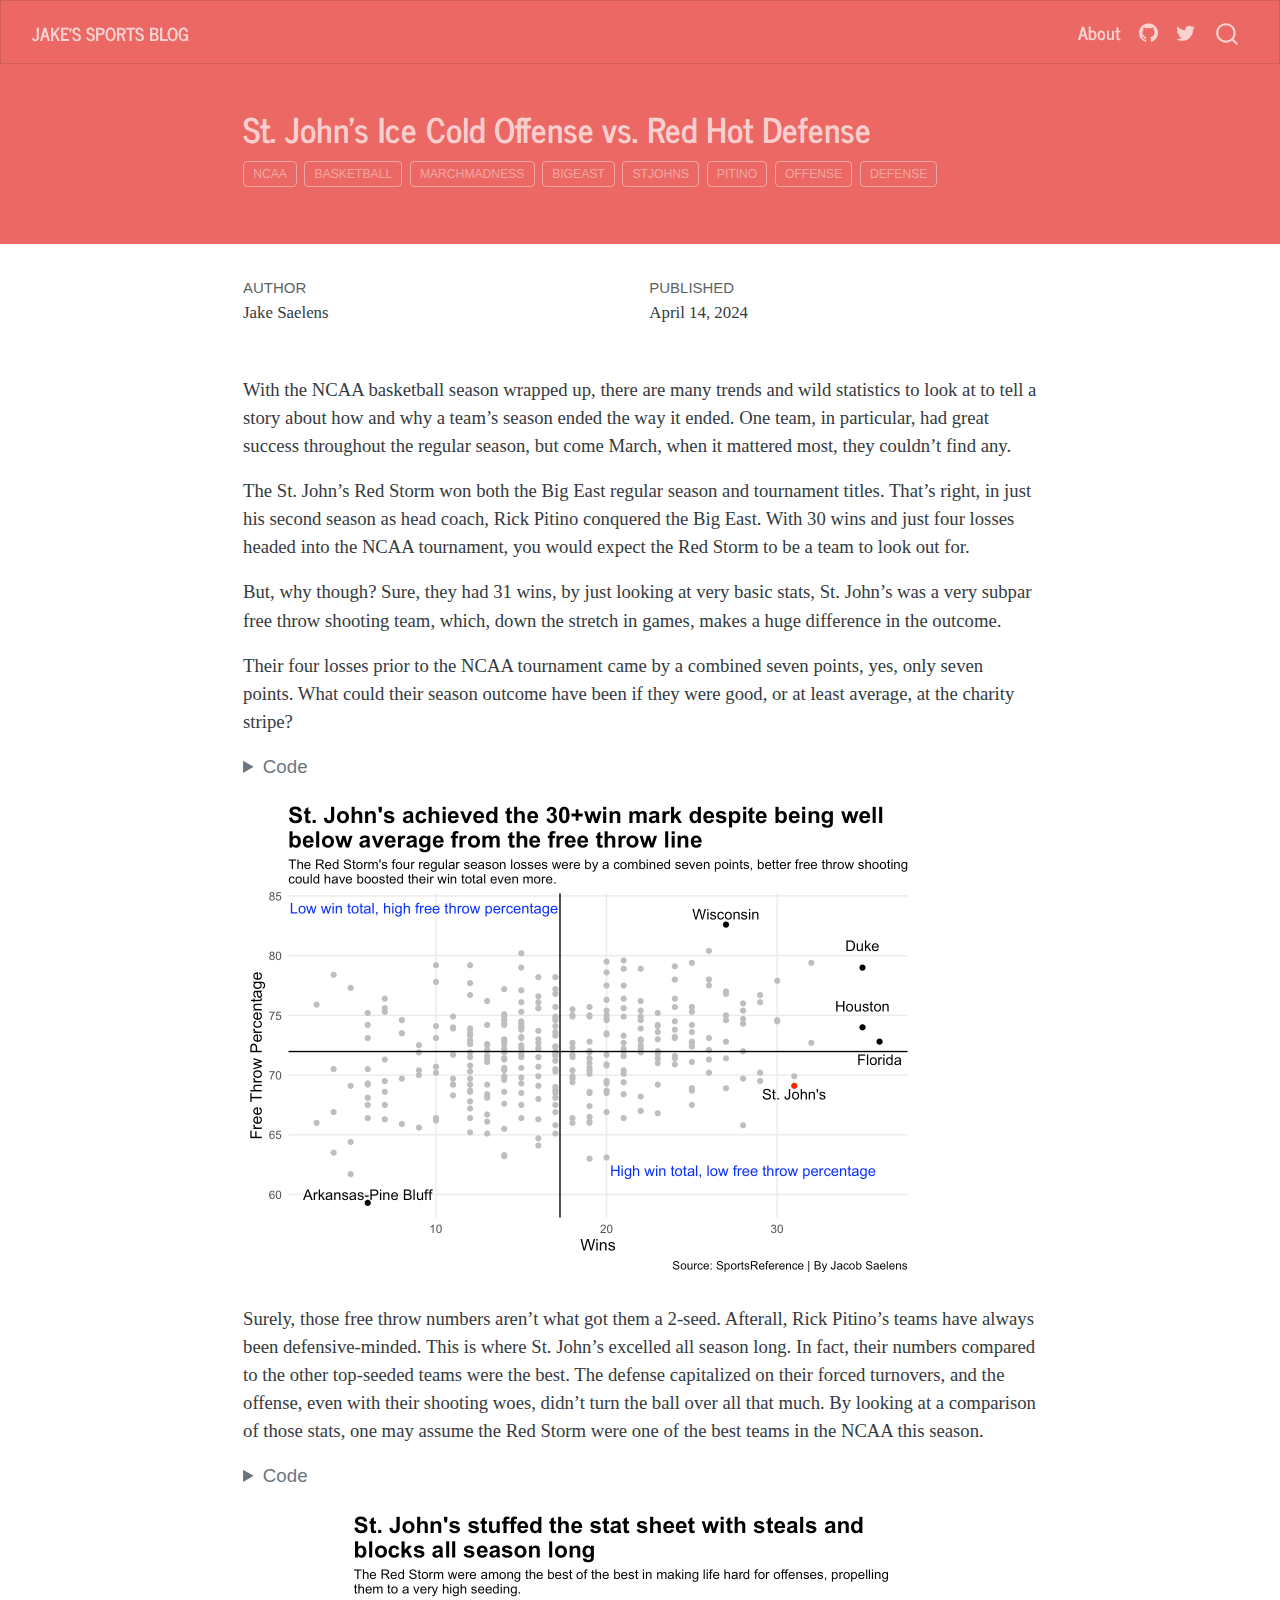
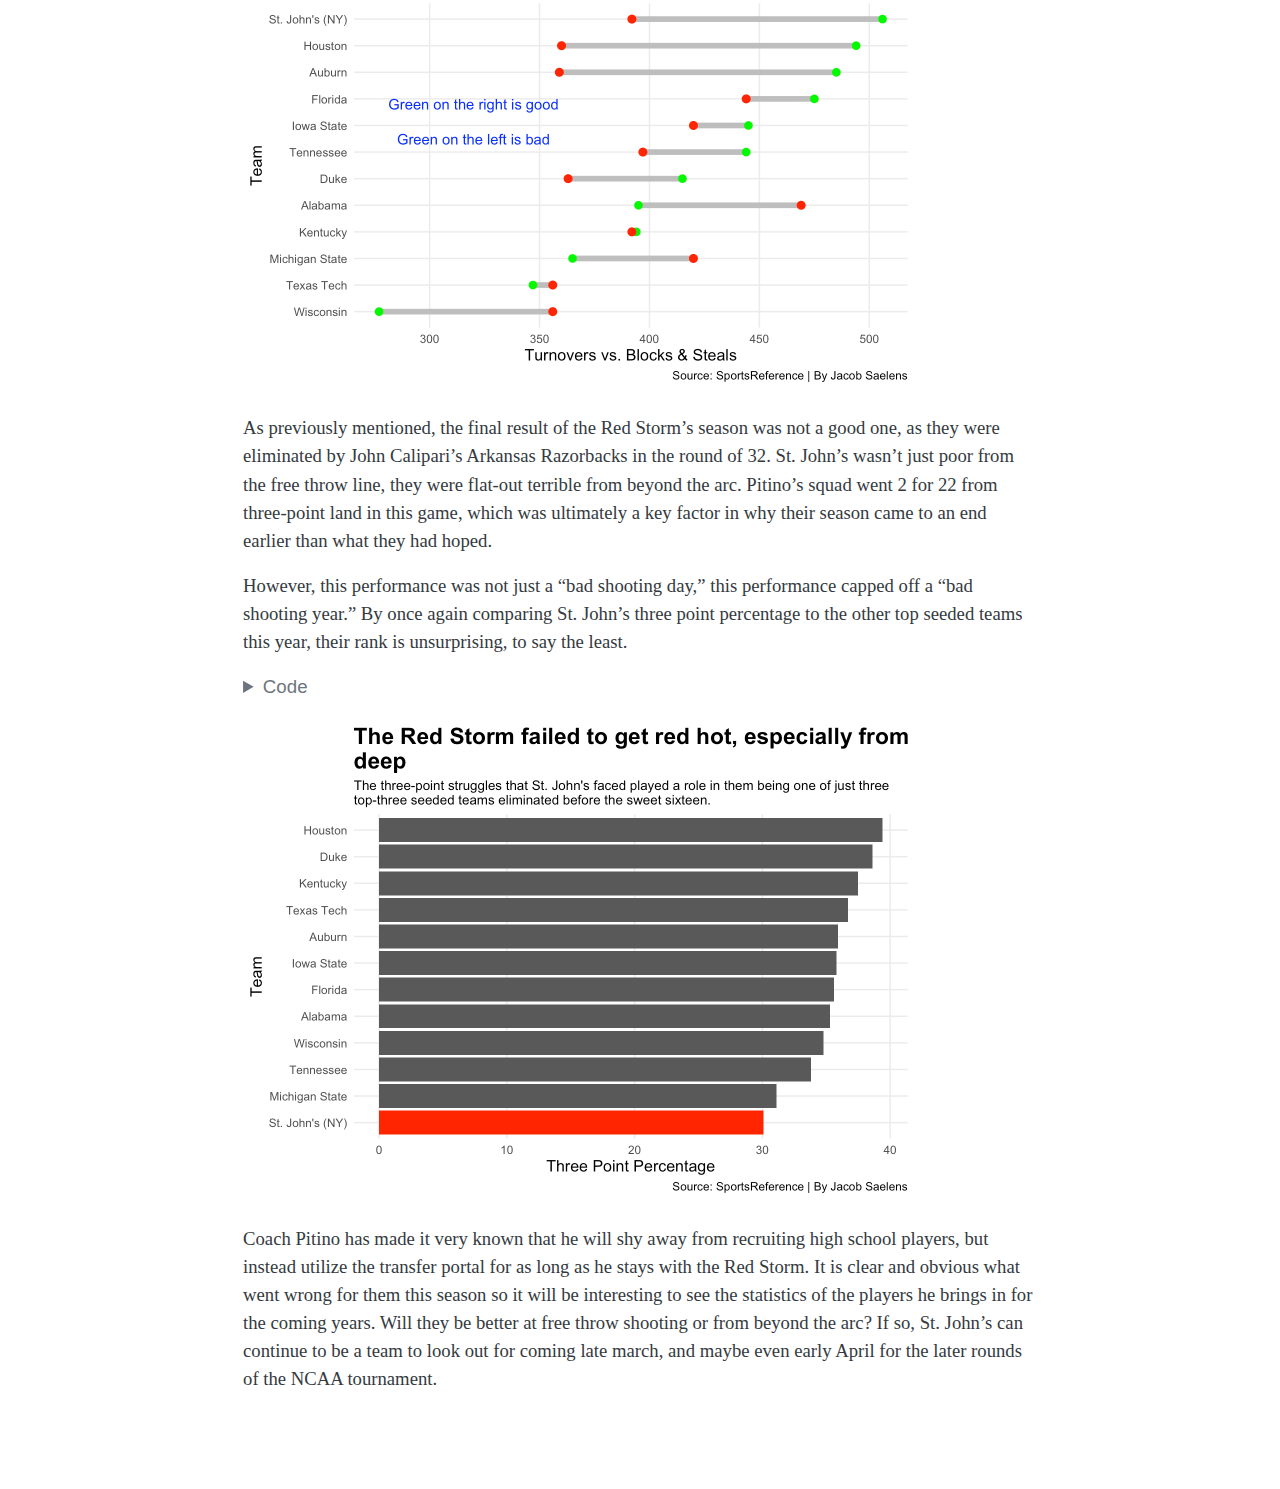
==== posts/st-johns-basketball-offense-defense/index.html @ fcdbdfa7 "another" ====
<!DOCTYPE html>
<html xmlns="http://www.w3.org/1999/xhtml" lang="en" xml:lang="en"><head>

<meta charset="utf-8">
<meta name="generator" content="quarto-1.5.57">

<meta name="viewport" content="width=device-width, initial-scale=1.0, user-scalable=yes">

<meta name="author" content="Jake Saelens">
<meta name="dcterms.date" content="2024-04-14">

<title>St.&nbsp;John’s Ice Cold Offense vs.&nbsp;Red Hot Defense – Jake's Sports Blog</title>
<style>
code{white-space: pre-wrap;}
span.smallcaps{font-variant: small-caps;}
div.columns{display: flex; gap: min(4vw, 1.5em);}
div.column{flex: auto; overflow-x: auto;}
div.hanging-indent{margin-left: 1.5em; text-indent: -1.5em;}
ul.task-list{list-style: none;}
ul.task-list li input[type="checkbox"] {
  width: 0.8em;
  margin: 0 0.8em 0.2em -1em; /* quarto-specific, see https://github.com/quarto-dev/quarto-cli/issues/4556 */ 
  vertical-align: middle;
}
/* CSS for syntax highlighting */
pre > code.sourceCode { white-space: pre; position: relative; }
pre > code.sourceCode > span { line-height: 1.25; }
pre > code.sourceCode > span:empty { height: 1.2em; }
.sourceCode { overflow: visible; }
code.sourceCode > span { color: inherit; text-decoration: inherit; }
div.sourceCode { margin: 1em 0; }
pre.sourceCode { margin: 0; }
@media screen {
div.sourceCode { overflow: auto; }
}
@media print {
pre > code.sourceCode { white-space: pre-wrap; }
pre > code.sourceCode > span { display: inline-block; text-indent: -5em; padding-left: 5em; }
}
pre.numberSource code
  { counter-reset: source-line 0; }
pre.numberSource code > span
  { position: relative; left: -4em; counter-increment: source-line; }
pre.numberSource code > span > a:first-child::before
  { content: counter(source-line);
    position: relative; left: -1em; text-align: right; vertical-align: baseline;
    border: none; display: inline-block;
    -webkit-touch-callout: none; -webkit-user-select: none;
    -khtml-user-select: none; -moz-user-select: none;
    -ms-user-select: none; user-select: none;
    padding: 0 4px; width: 4em;
  }
pre.numberSource { margin-left: 3em;  padding-left: 4px; }
div.sourceCode
  {   }
@media screen {
pre > code.sourceCode > span > a:first-child::before { text-decoration: underline; }
}
</style>


<script src="../../site_libs/quarto-nav/quarto-nav.js"></script>
<script src="../../site_libs/quarto-nav/headroom.min.js"></script>
<script src="../../site_libs/clipboard/clipboard.min.js"></script>
<script src="../../site_libs/quarto-search/autocomplete.umd.js"></script>
<script src="../../site_libs/quarto-search/fuse.min.js"></script>
<script src="../../site_libs/quarto-search/quarto-search.js"></script>
<meta name="quarto:offset" content="../../">
<script src="../../site_libs/quarto-html/quarto.js"></script>
<script src="../../site_libs/quarto-html/popper.min.js"></script>
<script src="../../site_libs/quarto-html/tippy.umd.min.js"></script>
<script src="../../site_libs/quarto-html/anchor.min.js"></script>
<link href="../../site_libs/quarto-html/tippy.css" rel="stylesheet">
<link href="../../site_libs/quarto-html/quarto-syntax-highlighting.css" rel="stylesheet" id="quarto-text-highlighting-styles">
<script src="../../site_libs/bootstrap/bootstrap.min.js"></script>
<link href="../../site_libs/bootstrap/bootstrap-icons.css" rel="stylesheet">
<link href="../../site_libs/bootstrap/bootstrap.min.css" rel="stylesheet" id="quarto-bootstrap" data-mode="light">
<script id="quarto-search-options" type="application/json">{
  "location": "navbar",
  "copy-button": false,
  "collapse-after": 3,
  "panel-placement": "end",
  "type": "overlay",
  "limit": 50,
  "keyboard-shortcut": [
    "f",
    "/",
    "s"
  ],
  "show-item-context": false,
  "language": {
    "search-no-results-text": "No results",
    "search-matching-documents-text": "matching documents",
    "search-copy-link-title": "Copy link to search",
    "search-hide-matches-text": "Hide additional matches",
    "search-more-match-text": "more match in this document",
    "search-more-matches-text": "more matches in this document",
    "search-clear-button-title": "Clear",
    "search-text-placeholder": "",
    "search-detached-cancel-button-title": "Cancel",
    "search-submit-button-title": "Submit",
    "search-label": "Search"
  }
}</script>


<link rel="stylesheet" href="../../styles.css">
</head>

<body class="nav-fixed fullcontent">

<div id="quarto-search-results"></div>
  <header id="quarto-header" class="headroom fixed-top quarto-banner">
    <nav class="navbar navbar-expand-lg " data-bs-theme="dark">
      <div class="navbar-container container-fluid">
      <div class="navbar-brand-container mx-auto">
    <a class="navbar-brand" href="../../index.html">
    <span class="navbar-title">Jake’s Sports Blog</span>
    </a>
  </div>
            <div id="quarto-search" class="" title="Search"></div>
          <button class="navbar-toggler" type="button" data-bs-toggle="collapse" data-bs-target="#navbarCollapse" aria-controls="navbarCollapse" role="menu" aria-expanded="false" aria-label="Toggle navigation" onclick="if (window.quartoToggleHeadroom) { window.quartoToggleHeadroom(); }">
  <span class="navbar-toggler-icon"></span>
</button>
          <div class="collapse navbar-collapse" id="navbarCollapse">
            <ul class="navbar-nav navbar-nav-scroll ms-auto">
  <li class="nav-item">
    <a class="nav-link" href="../../about.html"> 
<span class="menu-text">About</span></a>
  </li>  
  <li class="nav-item compact">
    <a class="nav-link" href="https://github.com/"> <i class="bi bi-github" role="img">
</i> 
<span class="menu-text"></span></a>
  </li>  
  <li class="nav-item compact">
    <a class="nav-link" href="https://twitter.com"> <i class="bi bi-twitter" role="img">
</i> 
<span class="menu-text"></span></a>
  </li>  
</ul>
          </div> <!-- /navcollapse -->
            <div class="quarto-navbar-tools">
</div>
      </div> <!-- /container-fluid -->
    </nav>
</header>
<!-- content -->
<header id="title-block-header" class="quarto-title-block default page-columns page-full">
  <div class="quarto-title-banner page-columns page-full">
    <div class="quarto-title column-body">
      <h1 class="title">St.&nbsp;John’s Ice Cold Offense vs.&nbsp;Red Hot Defense</h1>
                                <div class="quarto-categories">
                <div class="quarto-category">ncaa</div>
                <div class="quarto-category">basketball</div>
                <div class="quarto-category">marchmadness</div>
                <div class="quarto-category">bigeast</div>
                <div class="quarto-category">stjohns</div>
                <div class="quarto-category">pitino</div>
                <div class="quarto-category">offense</div>
                <div class="quarto-category">defense</div>
              </div>
                  </div>
  </div>
    
  
  <div class="quarto-title-meta">

      <div>
      <div class="quarto-title-meta-heading">Author</div>
      <div class="quarto-title-meta-contents">
               <p>Jake Saelens </p>
            </div>
    </div>
      
      <div>
      <div class="quarto-title-meta-heading">Published</div>
      <div class="quarto-title-meta-contents">
        <p class="date">April 14, 2024</p>
      </div>
    </div>
    
      
    </div>
    
  
  </header><div id="quarto-content" class="quarto-container page-columns page-rows-contents page-layout-article page-navbar">
<!-- sidebar -->
<!-- margin-sidebar -->
    
<!-- main -->
<main class="content quarto-banner-title-block" id="quarto-document-content">





<p>With the NCAA basketball season wrapped up, there are many trends and wild statistics to look at to tell a story about how and why a team’s season ended the way it ended. One team, in particular, had great success throughout the regular season, but come March, when it mattered most, they couldn’t find any.</p>
<p>The St.&nbsp;John’s Red Storm won both the Big East regular season and tournament titles. That’s right, in just his second season as head coach, Rick Pitino conquered the Big East. With 30 wins and just four losses headed into the NCAA tournament, you would expect the Red Storm to be a team to look out for.</p>
<p>But, why though? Sure, they had 31 wins, by just looking at very basic stats, St.&nbsp;John’s was a very subpar free throw shooting team, which, down the stretch in games, makes a huge difference in the outcome.</p>
<p>Their four losses prior to the NCAA tournament came by a combined seven points, yes, only seven points. What could their season outcome have been if they were good, or at least average, at the charity stripe?</p>
<div class="cell">
<details class="code-fold">
<summary>Code</summary>
<div class="sourceCode cell-code" id="cb1"><pre class="sourceCode r code-with-copy"><code class="sourceCode r"><span id="cb1-1"><a href="#cb1-1" aria-hidden="true" tabindex="-1"></a><span class="fu">library</span>(tidyverse)</span>
<span id="cb1-2"><a href="#cb1-2" aria-hidden="true" tabindex="-1"></a><span class="fu">library</span>(ggalt)</span>
<span id="cb1-3"><a href="#cb1-3" aria-hidden="true" tabindex="-1"></a><span class="fu">library</span>(ggtext)</span>
<span id="cb1-4"><a href="#cb1-4" aria-hidden="true" tabindex="-1"></a></span>
<span id="cb1-5"><a href="#cb1-5" aria-hidden="true" tabindex="-1"></a>ncaamen <span class="ot">&lt;-</span> <span class="fu">read_csv</span>(<span class="st">"ncaateamdata.csv"</span>)</span>
<span id="cb1-6"><a href="#cb1-6" aria-hidden="true" tabindex="-1"></a></span>
<span id="cb1-7"><a href="#cb1-7" aria-hidden="true" tabindex="-1"></a>stj <span class="ot">&lt;-</span> ncaamen <span class="sc">|&gt;</span> <span class="fu">filter</span>(School <span class="sc">==</span> <span class="st">"St. John's (NY)"</span>)</span>
<span id="cb1-8"><a href="#cb1-8" aria-hidden="true" tabindex="-1"></a>fla <span class="ot">&lt;-</span> ncaamen <span class="sc">|&gt;</span> <span class="fu">filter</span>(School <span class="sc">==</span> <span class="st">"Florida"</span>)</span>
<span id="cb1-9"><a href="#cb1-9" aria-hidden="true" tabindex="-1"></a>wis <span class="ot">&lt;-</span> ncaamen <span class="sc">|&gt;</span> <span class="fu">filter</span>(School <span class="sc">==</span> <span class="st">"Wisconsin"</span>)</span>
<span id="cb1-10"><a href="#cb1-10" aria-hidden="true" tabindex="-1"></a>apb <span class="ot">&lt;-</span> ncaamen <span class="sc">|&gt;</span> <span class="fu">filter</span>(School <span class="sc">==</span> <span class="st">"Arkansas-Pine Bluff"</span>)</span>
<span id="cb1-11"><a href="#cb1-11" aria-hidden="true" tabindex="-1"></a>uh <span class="ot">&lt;-</span> ncaamen <span class="sc">|&gt;</span> <span class="fu">filter</span>(School <span class="sc">==</span> <span class="st">"Houston"</span>) </span>
<span id="cb1-12"><a href="#cb1-12" aria-hidden="true" tabindex="-1"></a>duke <span class="ot">&lt;-</span> ncaamen <span class="sc">|&gt;</span> <span class="fu">filter</span>(School <span class="sc">==</span> <span class="st">"Duke"</span>)</span>
<span id="cb1-13"><a href="#cb1-13" aria-hidden="true" tabindex="-1"></a></span>
<span id="cb1-14"><a href="#cb1-14" aria-hidden="true" tabindex="-1"></a></span>
<span id="cb1-15"><a href="#cb1-15" aria-hidden="true" tabindex="-1"></a><span class="fu">ggplot</span>() <span class="sc">+</span> </span>
<span id="cb1-16"><a href="#cb1-16" aria-hidden="true" tabindex="-1"></a>  <span class="fu">geom_point</span>(<span class="at">data=</span>ncaamen, <span class="fu">aes</span>(<span class="at">x=</span>W, <span class="at">y=</span>FTPer <span class="sc">*</span> <span class="dv">100</span>), <span class="at">color =</span> <span class="st">"grey"</span>) <span class="sc">+</span></span>
<span id="cb1-17"><a href="#cb1-17" aria-hidden="true" tabindex="-1"></a>  <span class="fu">geom_point</span>(<span class="at">data=</span>stj, <span class="fu">aes</span>(<span class="at">x=</span>W, <span class="at">y=</span>FTPer <span class="sc">*</span> <span class="dv">100</span>), <span class="at">color =</span> <span class="st">"red"</span>) <span class="sc">+</span></span>
<span id="cb1-18"><a href="#cb1-18" aria-hidden="true" tabindex="-1"></a>  <span class="fu">geom_point</span>(<span class="at">data=</span>fla, <span class="fu">aes</span>(<span class="at">x=</span>W, <span class="at">y=</span>FTPer <span class="sc">*</span> <span class="dv">100</span>), <span class="at">color =</span> <span class="st">"black"</span>) <span class="sc">+</span></span>
<span id="cb1-19"><a href="#cb1-19" aria-hidden="true" tabindex="-1"></a>  <span class="fu">geom_point</span>(<span class="at">data=</span>wis, <span class="fu">aes</span>(<span class="at">x=</span>W, <span class="at">y=</span>FTPer <span class="sc">*</span> <span class="dv">100</span>), <span class="at">color =</span> <span class="st">"black"</span>) <span class="sc">+</span></span>
<span id="cb1-20"><a href="#cb1-20" aria-hidden="true" tabindex="-1"></a>  <span class="fu">geom_point</span>(<span class="at">data=</span>apb, <span class="fu">aes</span>(<span class="at">x=</span>W, <span class="at">y=</span>FTPer <span class="sc">*</span> <span class="dv">100</span>), <span class="at">color =</span> <span class="st">"black"</span>) <span class="sc">+</span></span>
<span id="cb1-21"><a href="#cb1-21" aria-hidden="true" tabindex="-1"></a>  <span class="fu">geom_point</span>(<span class="at">data=</span>uh, <span class="fu">aes</span>(<span class="at">x=</span>W, <span class="at">y=</span>FTPer <span class="sc">*</span> <span class="dv">100</span>), <span class="at">color =</span> <span class="st">"black"</span>) <span class="sc">+</span></span>
<span id="cb1-22"><a href="#cb1-22" aria-hidden="true" tabindex="-1"></a>  <span class="fu">geom_point</span>(<span class="at">data=</span>duke, <span class="fu">aes</span>(<span class="at">x=</span>W, <span class="at">y=</span>FTPer <span class="sc">*</span> <span class="dv">100</span>), <span class="at">color =</span> <span class="st">"black"</span>) <span class="sc">+</span></span>
<span id="cb1-23"><a href="#cb1-23" aria-hidden="true" tabindex="-1"></a>  <span class="fu">geom_vline</span>(<span class="at">xintercept =</span> <span class="fl">17.26923</span>) <span class="sc">+</span></span>
<span id="cb1-24"><a href="#cb1-24" aria-hidden="true" tabindex="-1"></a>  <span class="fu">geom_hline</span>(<span class="at">yintercept =</span> <span class="fl">0.7197198</span> <span class="sc">*</span> <span class="dv">100</span>) <span class="sc">+</span></span>
<span id="cb1-25"><a href="#cb1-25" aria-hidden="true" tabindex="-1"></a>  <span class="fu">geom_text</span>(<span class="fu">aes</span>(<span class="at">x=</span><span class="dv">27</span>, <span class="at">y=</span><span class="fl">83.50</span>, <span class="at">label=</span><span class="st">"Wisconsin"</span>), <span class="at">color=</span><span class="st">"black"</span>) <span class="sc">+</span></span>
<span id="cb1-26"><a href="#cb1-26" aria-hidden="true" tabindex="-1"></a>  <span class="fu">geom_text</span>(<span class="fu">aes</span>(<span class="at">x=</span><span class="dv">36</span>, <span class="at">y=</span><span class="fl">71.3</span>, <span class="at">label=</span><span class="st">"Florida"</span>), <span class="at">color=</span><span class="st">"black"</span>) <span class="sc">+</span></span>
<span id="cb1-27"><a href="#cb1-27" aria-hidden="true" tabindex="-1"></a>  <span class="fu">geom_text</span>(<span class="fu">aes</span>(<span class="at">x=</span><span class="dv">35</span>, <span class="at">y=</span><span class="fl">80.85</span>, <span class="at">label=</span><span class="st">"Duke"</span>), <span class="at">color=</span><span class="st">"black"</span>) <span class="sc">+</span></span>
<span id="cb1-28"><a href="#cb1-28" aria-hidden="true" tabindex="-1"></a>  <span class="fu">geom_text</span>(<span class="fu">aes</span>(<span class="at">x=</span><span class="dv">35</span>, <span class="at">y=</span><span class="fl">75.77</span>, <span class="at">label=</span><span class="st">"Houston"</span>), <span class="at">color=</span><span class="st">"black"</span>) <span class="sc">+</span></span>
<span id="cb1-29"><a href="#cb1-29" aria-hidden="true" tabindex="-1"></a>  <span class="fu">geom_text</span>(<span class="fu">aes</span>(<span class="at">x=</span><span class="dv">31</span>, <span class="at">y=</span><span class="fl">68.40</span>, <span class="at">label=</span><span class="st">"St. John's"</span>), <span class="at">color=</span><span class="st">"black"</span>) <span class="sc">+</span></span>
<span id="cb1-30"><a href="#cb1-30" aria-hidden="true" tabindex="-1"></a>  <span class="fu">geom_text</span>(<span class="fu">aes</span>(<span class="at">x=</span><span class="dv">6</span>, <span class="at">y=</span><span class="dv">60</span>, <span class="at">label=</span><span class="st">"Arkansas-Pine Bluff"</span>), <span class="at">color=</span><span class="st">"black"</span>) <span class="sc">+</span></span>
<span id="cb1-31"><a href="#cb1-31" aria-hidden="true" tabindex="-1"></a>  <span class="fu">geom_text</span>(<span class="fu">aes</span>(<span class="at">x=</span><span class="dv">28</span>, <span class="at">y=</span><span class="dv">62</span>, <span class="at">label=</span><span class="st">"High win total, low free throw percentage"</span>), <span class="at">color=</span><span class="st">"blue"</span>) <span class="sc">+</span></span>
<span id="cb1-32"><a href="#cb1-32" aria-hidden="true" tabindex="-1"></a>  <span class="fu">geom_text</span>(<span class="fu">aes</span>(<span class="at">x=</span><span class="fl">9.3</span>, <span class="at">y=</span><span class="dv">84</span>, <span class="at">label=</span><span class="st">"Low win total, high free throw percentage"</span>), <span class="at">color=</span><span class="st">"blue"</span>) <span class="sc">+</span></span>
<span id="cb1-33"><a href="#cb1-33" aria-hidden="true" tabindex="-1"></a>  <span class="fu">labs</span>(</span>
<span id="cb1-34"><a href="#cb1-34" aria-hidden="true" tabindex="-1"></a>    <span class="at">x=</span><span class="st">"Wins"</span>, </span>
<span id="cb1-35"><a href="#cb1-35" aria-hidden="true" tabindex="-1"></a>    <span class="at">y=</span><span class="st">"Free Throw Percentage"</span>, </span>
<span id="cb1-36"><a href="#cb1-36" aria-hidden="true" tabindex="-1"></a>    <span class="at">title=</span><span class="st">"St. John's achieved the 30+win mark despite being well </span><span class="sc">\n</span><span class="st">below average from the free throw line"</span>, </span>
<span id="cb1-37"><a href="#cb1-37" aria-hidden="true" tabindex="-1"></a>    <span class="at">subtitle=</span><span class="st">"The Red Storm's four regular season losses were by a combined seven points, better free throw shooting </span><span class="sc">\n</span><span class="st">could have boosted their win total even more."</span>, </span>
<span id="cb1-38"><a href="#cb1-38" aria-hidden="true" tabindex="-1"></a>    <span class="at">caption=</span><span class="st">"Source: SportsReference | By Jacob Saelens"</span></span>
<span id="cb1-39"><a href="#cb1-39" aria-hidden="true" tabindex="-1"></a>    ) <span class="sc">+</span> </span>
<span id="cb1-40"><a href="#cb1-40" aria-hidden="true" tabindex="-1"></a>  <span class="fu">theme_minimal</span>() <span class="sc">+</span></span>
<span id="cb1-41"><a href="#cb1-41" aria-hidden="true" tabindex="-1"></a>  <span class="fu">theme</span>(</span>
<span id="cb1-42"><a href="#cb1-42" aria-hidden="true" tabindex="-1"></a>    <span class="at">plot.title =</span> <span class="fu">element_text</span>(<span class="at">size =</span> <span class="dv">17</span>, <span class="at">face =</span> <span class="st">"bold"</span>),</span>
<span id="cb1-43"><a href="#cb1-43" aria-hidden="true" tabindex="-1"></a>    <span class="at">axis.title =</span> <span class="fu">element_text</span>(<span class="at">size =</span> <span class="dv">12</span>),</span>
<span id="cb1-44"><a href="#cb1-44" aria-hidden="true" tabindex="-1"></a>    <span class="at">plot.subtitle =</span> <span class="fu">element_text</span>(<span class="at">size =</span> <span class="dv">10</span>),</span>
<span id="cb1-45"><a href="#cb1-45" aria-hidden="true" tabindex="-1"></a>    <span class="at">panel.grid.minor =</span> <span class="fu">element_blank</span>()</span>
<span id="cb1-46"><a href="#cb1-46" aria-hidden="true" tabindex="-1"></a>  )</span></code><button title="Copy to Clipboard" class="code-copy-button"><i class="bi"></i></button></pre></div>
</details>
<div class="cell-output-display">
<div>
<figure class="figure">
<p><img src="index_files/figure-html/unnamed-chunk-1-1.png" class="img-fluid figure-img" width="672"></p>
</figure>
</div>
</div>
</div>
<p>Surely, those free throw numbers aren’t what got them a 2-seed. Afterall, Rick Pitino’s teams have always been defensive-minded. This is where St.&nbsp;John’s excelled all season long. In fact, their numbers compared to the other top-seeded teams were the best. The defense capitalized on their forced turnovers, and the offense, even with their shooting woes, didn’t turn the ball over all that much. By looking at a comparison of those stats, one may assume the Red Storm were one of the best teams in the NCAA this season.</p>
<div class="cell">
<details class="code-fold">
<summary>Code</summary>
<div class="sourceCode cell-code" id="cb2"><pre class="sourceCode r code-with-copy"><code class="sourceCode r"><span id="cb2-1"><a href="#cb2-1" aria-hidden="true" tabindex="-1"></a><span class="fu">library</span>(tidyverse)</span>
<span id="cb2-2"><a href="#cb2-2" aria-hidden="true" tabindex="-1"></a><span class="fu">library</span>(ggalt)</span>
<span id="cb2-3"><a href="#cb2-3" aria-hidden="true" tabindex="-1"></a><span class="fu">library</span>(ggtext)</span>
<span id="cb2-4"><a href="#cb2-4" aria-hidden="true" tabindex="-1"></a></span>
<span id="cb2-5"><a href="#cb2-5" aria-hidden="true" tabindex="-1"></a></span>
<span id="cb2-6"><a href="#cb2-6" aria-hidden="true" tabindex="-1"></a>ncaamen <span class="ot">&lt;-</span> <span class="fu">read_csv</span>(<span class="st">"ncaateamdata.csv"</span>)</span>
<span id="cb2-7"><a href="#cb2-7" aria-hidden="true" tabindex="-1"></a></span>
<span id="cb2-8"><a href="#cb2-8" aria-hidden="true" tabindex="-1"></a>ncaamennew <span class="ot">&lt;-</span>ncaamen <span class="sc">|&gt;</span></span>
<span id="cb2-9"><a href="#cb2-9" aria-hidden="true" tabindex="-1"></a>  <span class="fu">mutate</span>(<span class="at">GoodTO =</span> STL <span class="sc">+</span> BLK)</span>
<span id="cb2-10"><a href="#cb2-10" aria-hidden="true" tabindex="-1"></a></span>
<span id="cb2-11"><a href="#cb2-11" aria-hidden="true" tabindex="-1"></a>topthree <span class="ot">&lt;-</span> <span class="fu">c</span>(<span class="st">"Florida"</span>, <span class="st">"Duke"</span>, <span class="st">"Houston"</span>, <span class="st">"Auburn"</span>, <span class="st">"Michigan State"</span>, <span class="st">"St. John's (NY)"</span>, <span class="st">"Alabama"</span>, <span class="st">"Tennessee"</span>, <span class="st">"Texas Tech"</span>, <span class="st">"Iowa State"</span>, <span class="st">"Wisconsin"</span>, <span class="st">"Kentucky"</span>)</span>
<span id="cb2-12"><a href="#cb2-12" aria-hidden="true" tabindex="-1"></a></span>
<span id="cb2-13"><a href="#cb2-13" aria-hidden="true" tabindex="-1"></a>onetwothree <span class="ot">&lt;-</span> ncaamennew <span class="sc">|&gt;</span> </span>
<span id="cb2-14"><a href="#cb2-14" aria-hidden="true" tabindex="-1"></a>  <span class="fu">filter</span>(School <span class="sc">%in%</span> topthree)</span>
<span id="cb2-15"><a href="#cb2-15" aria-hidden="true" tabindex="-1"></a></span>
<span id="cb2-16"><a href="#cb2-16" aria-hidden="true" tabindex="-1"></a><span class="fu">ggplot</span>() <span class="sc">+</span> </span>
<span id="cb2-17"><a href="#cb2-17" aria-hidden="true" tabindex="-1"></a>  <span class="fu">geom_dumbbell</span>(</span>
<span id="cb2-18"><a href="#cb2-18" aria-hidden="true" tabindex="-1"></a>    <span class="at">data=</span>onetwothree, </span>
<span id="cb2-19"><a href="#cb2-19" aria-hidden="true" tabindex="-1"></a>    <span class="fu">aes</span>(<span class="at">y=</span><span class="fu">reorder</span>(School, GoodTO), <span class="at">x=</span>GoodTO, <span class="at">xend=</span>TOV),</span>
<span id="cb2-20"><a href="#cb2-20" aria-hidden="true" tabindex="-1"></a>    <span class="at">size =</span> <span class="dv">2</span>,</span>
<span id="cb2-21"><a href="#cb2-21" aria-hidden="true" tabindex="-1"></a>    <span class="at">colour =</span> <span class="st">"grey"</span>,</span>
<span id="cb2-22"><a href="#cb2-22" aria-hidden="true" tabindex="-1"></a>    <span class="at">colour_x =</span> <span class="st">"green"</span>,</span>
<span id="cb2-23"><a href="#cb2-23" aria-hidden="true" tabindex="-1"></a>    <span class="at">colour_xend =</span> <span class="st">"red"</span>) <span class="sc">+</span></span>
<span id="cb2-24"><a href="#cb2-24" aria-hidden="true" tabindex="-1"></a>  <span class="fu">geom_text</span>(<span class="fu">aes</span>(<span class="at">x=</span><span class="dv">320</span>, <span class="at">y=</span><span class="fl">7.5</span>, <span class="at">label=</span><span class="st">"Green on the left is bad"</span>), <span class="at">color=</span><span class="st">"blue"</span>) <span class="sc">+</span></span>
<span id="cb2-25"><a href="#cb2-25" aria-hidden="true" tabindex="-1"></a>  <span class="fu">geom_text</span>(<span class="fu">aes</span>(<span class="at">x=</span><span class="dv">320</span>, <span class="at">y=</span><span class="fl">8.8</span>, <span class="at">label=</span><span class="st">"Green on the right is good"</span>), <span class="at">color=</span><span class="st">"blue"</span>) <span class="sc">+</span></span>
<span id="cb2-26"><a href="#cb2-26" aria-hidden="true" tabindex="-1"></a>  <span class="fu">labs</span>(</span>
<span id="cb2-27"><a href="#cb2-27" aria-hidden="true" tabindex="-1"></a>    <span class="at">x=</span><span class="st">"Turnovers vs. Blocks &amp; Steals"</span>, </span>
<span id="cb2-28"><a href="#cb2-28" aria-hidden="true" tabindex="-1"></a>    <span class="at">y=</span><span class="st">"Team"</span>, </span>
<span id="cb2-29"><a href="#cb2-29" aria-hidden="true" tabindex="-1"></a>    <span class="at">title=</span><span class="st">"St. John's stuffed the stat sheet with steals and </span><span class="sc">\n</span><span class="st">blocks all season long"</span>, </span>
<span id="cb2-30"><a href="#cb2-30" aria-hidden="true" tabindex="-1"></a>    <span class="at">subtitle=</span><span class="st">"The Red Storm were among the best of the best in making life hard for offenses, propelling </span><span class="sc">\n</span><span class="st">them to a very high seeding."</span>, </span>
<span id="cb2-31"><a href="#cb2-31" aria-hidden="true" tabindex="-1"></a>    <span class="at">caption=</span><span class="st">"Source: SportsReference | By Jacob Saelens"</span></span>
<span id="cb2-32"><a href="#cb2-32" aria-hidden="true" tabindex="-1"></a>    ) <span class="sc">+</span> </span>
<span id="cb2-33"><a href="#cb2-33" aria-hidden="true" tabindex="-1"></a>  <span class="fu">theme_minimal</span>() <span class="sc">+</span></span>
<span id="cb2-34"><a href="#cb2-34" aria-hidden="true" tabindex="-1"></a>  <span class="fu">theme</span>(</span>
<span id="cb2-35"><a href="#cb2-35" aria-hidden="true" tabindex="-1"></a>    <span class="at">plot.title =</span> <span class="fu">element_text</span>(<span class="at">size =</span> <span class="dv">17</span>, <span class="at">face =</span> <span class="st">"bold"</span>),</span>
<span id="cb2-36"><a href="#cb2-36" aria-hidden="true" tabindex="-1"></a>    <span class="at">axis.title =</span> <span class="fu">element_text</span>(<span class="at">size =</span> <span class="dv">12</span>),</span>
<span id="cb2-37"><a href="#cb2-37" aria-hidden="true" tabindex="-1"></a>    <span class="at">plot.subtitle =</span> <span class="fu">element_text</span>(<span class="at">size =</span> <span class="dv">10</span>),</span>
<span id="cb2-38"><a href="#cb2-38" aria-hidden="true" tabindex="-1"></a>    <span class="at">panel.grid.minor =</span> <span class="fu">element_blank</span>()</span>
<span id="cb2-39"><a href="#cb2-39" aria-hidden="true" tabindex="-1"></a>  )</span></code><button title="Copy to Clipboard" class="code-copy-button"><i class="bi"></i></button></pre></div>
</details>
<div class="cell-output-display">
<div>
<figure class="figure">
<p><img src="index_files/figure-html/unnamed-chunk-2-1.png" class="img-fluid figure-img" width="672"></p>
</figure>
</div>
</div>
</div>
<p>As previously mentioned, the final result of the Red Storm’s season was not a good one, as they were eliminated by John Calipari’s Arkansas Razorbacks in the round of 32. St.&nbsp;John’s wasn’t just poor from the free throw line, they were flat-out terrible from beyond the arc. Pitino’s squad went 2 for 22 from three-point land in this game, which was ultimately a key factor in why their season came to an end earlier than what they had hoped.</p>
<p>However, this performance was not just a “bad shooting day,” this performance capped off a “bad shooting year.” By once again comparing St.&nbsp;John’s three point percentage to the other top seeded teams this year, their rank is unsurprising, to say the least.</p>
<div class="cell">
<details class="code-fold">
<summary>Code</summary>
<div class="sourceCode cell-code" id="cb3"><pre class="sourceCode r code-with-copy"><code class="sourceCode r"><span id="cb3-1"><a href="#cb3-1" aria-hidden="true" tabindex="-1"></a><span class="fu">library</span>(tidyverse)</span>
<span id="cb3-2"><a href="#cb3-2" aria-hidden="true" tabindex="-1"></a></span>
<span id="cb3-3"><a href="#cb3-3" aria-hidden="true" tabindex="-1"></a>bballdata <span class="ot">&lt;-</span> <span class="fu">read_csv</span>(<span class="st">"ncaateamdata.csv"</span>)</span>
<span id="cb3-4"><a href="#cb3-4" aria-hidden="true" tabindex="-1"></a></span>
<span id="cb3-5"><a href="#cb3-5" aria-hidden="true" tabindex="-1"></a></span>
<span id="cb3-6"><a href="#cb3-6" aria-hidden="true" tabindex="-1"></a>topthree <span class="ot">&lt;-</span> <span class="fu">c</span>(<span class="st">"Florida"</span>, <span class="st">"Duke"</span>, <span class="st">"Houston"</span>, <span class="st">"Auburn"</span>, <span class="st">"Michigan State"</span>, <span class="st">"St. John's (NY)"</span>, <span class="st">"Alabama"</span>, <span class="st">"Tennessee"</span>, <span class="st">"Texas Tech"</span>, <span class="st">"Iowa State"</span>, <span class="st">"Wisconsin"</span>, <span class="st">"Kentucky"</span>)</span>
<span id="cb3-7"><a href="#cb3-7" aria-hidden="true" tabindex="-1"></a></span>
<span id="cb3-8"><a href="#cb3-8" aria-hidden="true" tabindex="-1"></a>onetwothree <span class="ot">&lt;-</span> bballdata <span class="sc">|&gt;</span> </span>
<span id="cb3-9"><a href="#cb3-9" aria-hidden="true" tabindex="-1"></a>  <span class="fu">filter</span>(School <span class="sc">%in%</span> topthree) <span class="sc">|&gt;</span></span>
<span id="cb3-10"><a href="#cb3-10" aria-hidden="true" tabindex="-1"></a>  <span class="fu">select</span>(School, ThreePPer) <span class="sc">|&gt;</span></span>
<span id="cb3-11"><a href="#cb3-11" aria-hidden="true" tabindex="-1"></a>  <span class="fu">arrange</span>(<span class="fu">desc</span>(ThreePPer))</span>
<span id="cb3-12"><a href="#cb3-12" aria-hidden="true" tabindex="-1"></a></span>
<span id="cb3-13"><a href="#cb3-13" aria-hidden="true" tabindex="-1"></a>topseeds <span class="ot">&lt;-</span> onetwothree <span class="sc">|&gt;</span></span>
<span id="cb3-14"><a href="#cb3-14" aria-hidden="true" tabindex="-1"></a>  <span class="fu">mutate</span>(<span class="at">ThreePointPercentage =</span> (ThreePPer)<span class="sc">*</span> <span class="dv">100</span></span>
<span id="cb3-15"><a href="#cb3-15" aria-hidden="true" tabindex="-1"></a>  )</span>
<span id="cb3-16"><a href="#cb3-16" aria-hidden="true" tabindex="-1"></a></span>
<span id="cb3-17"><a href="#cb3-17" aria-hidden="true" tabindex="-1"></a>johnnies <span class="ot">&lt;-</span> topseeds <span class="sc">|&gt;</span></span>
<span id="cb3-18"><a href="#cb3-18" aria-hidden="true" tabindex="-1"></a>  <span class="fu">filter</span>(</span>
<span id="cb3-19"><a href="#cb3-19" aria-hidden="true" tabindex="-1"></a>    School <span class="sc">==</span> <span class="st">"St. John's (NY)"</span></span>
<span id="cb3-20"><a href="#cb3-20" aria-hidden="true" tabindex="-1"></a>  )</span>
<span id="cb3-21"><a href="#cb3-21" aria-hidden="true" tabindex="-1"></a></span>
<span id="cb3-22"><a href="#cb3-22" aria-hidden="true" tabindex="-1"></a><span class="fu">ggplot</span>() <span class="sc">+</span> </span>
<span id="cb3-23"><a href="#cb3-23" aria-hidden="true" tabindex="-1"></a>  <span class="fu">geom_bar</span>(<span class="at">data=</span>topseeds, <span class="fu">aes</span>(<span class="at">x=</span><span class="fu">reorder</span>(School, ThreePointPercentage), <span class="at">weight=</span>ThreePointPercentage)) <span class="sc">+</span> </span>
<span id="cb3-24"><a href="#cb3-24" aria-hidden="true" tabindex="-1"></a>  <span class="fu">geom_bar</span>(<span class="at">data=</span>johnnies, <span class="fu">aes</span>(<span class="at">x=</span><span class="fu">reorder</span>(School, ThreePointPercentage), <span class="at">weight=</span>ThreePointPercentage), <span class="at">fill=</span><span class="st">"red"</span>) <span class="sc">+</span></span>
<span id="cb3-25"><a href="#cb3-25" aria-hidden="true" tabindex="-1"></a>  <span class="fu">coord_flip</span>() <span class="sc">+</span></span>
<span id="cb3-26"><a href="#cb3-26" aria-hidden="true" tabindex="-1"></a>  <span class="fu">labs</span>(</span>
<span id="cb3-27"><a href="#cb3-27" aria-hidden="true" tabindex="-1"></a>    <span class="at">x=</span><span class="st">"Team"</span>, </span>
<span id="cb3-28"><a href="#cb3-28" aria-hidden="true" tabindex="-1"></a>    <span class="at">y=</span><span class="st">"Three Point Percentage"</span>, </span>
<span id="cb3-29"><a href="#cb3-29" aria-hidden="true" tabindex="-1"></a>    <span class="at">title=</span><span class="st">"The Red Storm failed to get red hot, especially from </span><span class="sc">\n</span><span class="st">deep"</span>, </span>
<span id="cb3-30"><a href="#cb3-30" aria-hidden="true" tabindex="-1"></a>    <span class="at">subtitle=</span><span class="st">"The three-point struggles that St. John's faced played a role in them being one of just three </span><span class="sc">\n</span><span class="st">top-three seeded teams eliminated before the sweet sixteen."</span>, </span>
<span id="cb3-31"><a href="#cb3-31" aria-hidden="true" tabindex="-1"></a>    <span class="at">caption=</span><span class="st">"Source: SportsReference | By Jacob Saelens"</span></span>
<span id="cb3-32"><a href="#cb3-32" aria-hidden="true" tabindex="-1"></a>    ) <span class="sc">+</span> </span>
<span id="cb3-33"><a href="#cb3-33" aria-hidden="true" tabindex="-1"></a>  <span class="fu">theme_minimal</span>() <span class="sc">+</span></span>
<span id="cb3-34"><a href="#cb3-34" aria-hidden="true" tabindex="-1"></a>  <span class="fu">theme</span>(</span>
<span id="cb3-35"><a href="#cb3-35" aria-hidden="true" tabindex="-1"></a>    <span class="at">plot.title =</span> <span class="fu">element_text</span>(<span class="at">size =</span> <span class="dv">17</span>, <span class="at">face =</span> <span class="st">"bold"</span>),</span>
<span id="cb3-36"><a href="#cb3-36" aria-hidden="true" tabindex="-1"></a>    <span class="at">axis.title =</span> <span class="fu">element_text</span>(<span class="at">size =</span> <span class="dv">12</span>),</span>
<span id="cb3-37"><a href="#cb3-37" aria-hidden="true" tabindex="-1"></a>    <span class="at">plot.subtitle =</span> <span class="fu">element_text</span>(<span class="at">size =</span> <span class="dv">10</span>),</span>
<span id="cb3-38"><a href="#cb3-38" aria-hidden="true" tabindex="-1"></a>    <span class="at">panel.grid.minor =</span> <span class="fu">element_blank</span>()</span>
<span id="cb3-39"><a href="#cb3-39" aria-hidden="true" tabindex="-1"></a>  )</span></code><button title="Copy to Clipboard" class="code-copy-button"><i class="bi"></i></button></pre></div>
</details>
<div class="cell-output-display">
<div>
<figure class="figure">
<p><img src="index_files/figure-html/unnamed-chunk-3-1.png" class="img-fluid figure-img" width="672"></p>
</figure>
</div>
</div>
</div>
<p>Coach Pitino has made it very known that he will shy away from recruiting high school players, but instead utilize the transfer portal for as long as he stays with the Red Storm. It is clear and obvious what went wrong for them this season so it will be interesting to see the statistics of the players he brings in for the coming years. Will they be better at free throw shooting or from beyond the arc? If so, St.&nbsp;John’s can continue to be a team to look out for coming late march, and maybe even early April for the later rounds of the NCAA tournament.</p>



</main> <!-- /main -->
<script id="quarto-html-after-body" type="application/javascript">
window.document.addEventListener("DOMContentLoaded", function (event) {
  const toggleBodyColorMode = (bsSheetEl) => {
    const mode = bsSheetEl.getAttribute("data-mode");
    const bodyEl = window.document.querySelector("body");
    if (mode === "dark") {
      bodyEl.classList.add("quarto-dark");
      bodyEl.classList.remove("quarto-light");
    } else {
      bodyEl.classList.add("quarto-light");
      bodyEl.classList.remove("quarto-dark");
    }
  }
  const toggleBodyColorPrimary = () => {
    const bsSheetEl = window.document.querySelector("link#quarto-bootstrap");
    if (bsSheetEl) {
      toggleBodyColorMode(bsSheetEl);
    }
  }
  toggleBodyColorPrimary();  
  const icon = "";
  const anchorJS = new window.AnchorJS();
  anchorJS.options = {
    placement: 'right',
    icon: icon
  };
  anchorJS.add('.anchored');
  const isCodeAnnotation = (el) => {
    for (const clz of el.classList) {
      if (clz.startsWith('code-annotation-')) {                     
        return true;
      }
    }
    return false;
  }
  const onCopySuccess = function(e) {
    // button target
    const button = e.trigger;
    // don't keep focus
    button.blur();
    // flash "checked"
    button.classList.add('code-copy-button-checked');
    var currentTitle = button.getAttribute("title");
    button.setAttribute("title", "Copied!");
    let tooltip;
    if (window.bootstrap) {
      button.setAttribute("data-bs-toggle", "tooltip");
      button.setAttribute("data-bs-placement", "left");
      button.setAttribute("data-bs-title", "Copied!");
      tooltip = new bootstrap.Tooltip(button, 
        { trigger: "manual", 
          customClass: "code-copy-button-tooltip",
          offset: [0, -8]});
      tooltip.show();    
    }
    setTimeout(function() {
      if (tooltip) {
        tooltip.hide();
        button.removeAttribute("data-bs-title");
        button.removeAttribute("data-bs-toggle");
        button.removeAttribute("data-bs-placement");
      }
      button.setAttribute("title", currentTitle);
      button.classList.remove('code-copy-button-checked');
    }, 1000);
    // clear code selection
    e.clearSelection();
  }
  const getTextToCopy = function(trigger) {
      const codeEl = trigger.previousElementSibling.cloneNode(true);
      for (const childEl of codeEl.children) {
        if (isCodeAnnotation(childEl)) {
          childEl.remove();
        }
      }
      return codeEl.innerText;
  }
  const clipboard = new window.ClipboardJS('.code-copy-button:not([data-in-quarto-modal])', {
    text: getTextToCopy
  });
  clipboard.on('success', onCopySuccess);
  if (window.document.getElementById('quarto-embedded-source-code-modal')) {
    // For code content inside modals, clipBoardJS needs to be initialized with a container option
    // TODO: Check when it could be a function (https://github.com/zenorocha/clipboard.js/issues/860)
    const clipboardModal = new window.ClipboardJS('.code-copy-button[data-in-quarto-modal]', {
      text: getTextToCopy,
      container: window.document.getElementById('quarto-embedded-source-code-modal')
    });
    clipboardModal.on('success', onCopySuccess);
  }
    var localhostRegex = new RegExp(/^(?:http|https):\/\/localhost\:?[0-9]*\//);
    var mailtoRegex = new RegExp(/^mailto:/);
      var filterRegex = new RegExp('/' + window.location.host + '/');
    var isInternal = (href) => {
        return filterRegex.test(href) || localhostRegex.test(href) || mailtoRegex.test(href);
    }
    // Inspect non-navigation links and adorn them if external
 	var links = window.document.querySelectorAll('a[href]:not(.nav-link):not(.navbar-brand):not(.toc-action):not(.sidebar-link):not(.sidebar-item-toggle):not(.pagination-link):not(.no-external):not([aria-hidden]):not(.dropdown-item):not(.quarto-navigation-tool):not(.about-link)');
    for (var i=0; i<links.length; i++) {
      const link = links[i];
      if (!isInternal(link.href)) {
        // undo the damage that might have been done by quarto-nav.js in the case of
        // links that we want to consider external
        if (link.dataset.originalHref !== undefined) {
          link.href = link.dataset.originalHref;
        }
      }
    }
  function tippyHover(el, contentFn, onTriggerFn, onUntriggerFn) {
    const config = {
      allowHTML: true,
      maxWidth: 500,
      delay: 100,
      arrow: false,
      appendTo: function(el) {
          return el.parentElement;
      },
      interactive: true,
      interactiveBorder: 10,
      theme: 'quarto',
      placement: 'bottom-start',
    };
    if (contentFn) {
      config.content = contentFn;
    }
    if (onTriggerFn) {
      config.onTrigger = onTriggerFn;
    }
    if (onUntriggerFn) {
      config.onUntrigger = onUntriggerFn;
    }
    window.tippy(el, config); 
  }
  const noterefs = window.document.querySelectorAll('a[role="doc-noteref"]');
  for (var i=0; i<noterefs.length; i++) {
    const ref = noterefs[i];
    tippyHover(ref, function() {
      // use id or data attribute instead here
      let href = ref.getAttribute('data-footnote-href') || ref.getAttribute('href');
      try { href = new URL(href).hash; } catch {}
      const id = href.replace(/^#\/?/, "");
      const note = window.document.getElementById(id);
      if (note) {
        return note.innerHTML;
      } else {
        return "";
      }
    });
  }
  const xrefs = window.document.querySelectorAll('a.quarto-xref');
  const processXRef = (id, note) => {
    // Strip column container classes
    const stripColumnClz = (el) => {
      el.classList.remove("page-full", "page-columns");
      if (el.children) {
        for (const child of el.children) {
          stripColumnClz(child);
        }
      }
    }
    stripColumnClz(note)
    if (id === null || id.startsWith('sec-')) {
      // Special case sections, only their first couple elements
      const container = document.createElement("div");
      if (note.children && note.children.length > 2) {
        container.appendChild(note.children[0].cloneNode(true));
        for (let i = 1; i < note.children.length; i++) {
          const child = note.children[i];
          if (child.tagName === "P" && child.innerText === "") {
            continue;
          } else {
            container.appendChild(child.cloneNode(true));
            break;
          }
        }
        if (window.Quarto?.typesetMath) {
          window.Quarto.typesetMath(container);
        }
        return container.innerHTML
      } else {
        if (window.Quarto?.typesetMath) {
          window.Quarto.typesetMath(note);
        }
        return note.innerHTML;
      }
    } else {
      // Remove any anchor links if they are present
      const anchorLink = note.querySelector('a.anchorjs-link');
      if (anchorLink) {
        anchorLink.remove();
      }
      if (window.Quarto?.typesetMath) {
        window.Quarto.typesetMath(note);
      }
      // TODO in 1.5, we should make sure this works without a callout special case
      if (note.classList.contains("callout")) {
        return note.outerHTML;
      } else {
        return note.innerHTML;
      }
    }
  }
  for (var i=0; i<xrefs.length; i++) {
    const xref = xrefs[i];
    tippyHover(xref, undefined, function(instance) {
      instance.disable();
      let url = xref.getAttribute('href');
      let hash = undefined; 
      if (url.startsWith('#')) {
        hash = url;
      } else {
        try { hash = new URL(url).hash; } catch {}
      }
      if (hash) {
        const id = hash.replace(/^#\/?/, "");
        const note = window.document.getElementById(id);
        if (note !== null) {
          try {
            const html = processXRef(id, note.cloneNode(true));
            instance.setContent(html);
          } finally {
            instance.enable();
            instance.show();
          }
        } else {
          // See if we can fetch this
          fetch(url.split('#')[0])
          .then(res => res.text())
          .then(html => {
            const parser = new DOMParser();
            const htmlDoc = parser.parseFromString(html, "text/html");
            const note = htmlDoc.getElementById(id);
            if (note !== null) {
              const html = processXRef(id, note);
              instance.setContent(html);
            } 
          }).finally(() => {
            instance.enable();
            instance.show();
          });
        }
      } else {
        // See if we can fetch a full url (with no hash to target)
        // This is a special case and we should probably do some content thinning / targeting
        fetch(url)
        .then(res => res.text())
        .then(html => {
          const parser = new DOMParser();
          const htmlDoc = parser.parseFromString(html, "text/html");
          const note = htmlDoc.querySelector('main.content');
          if (note !== null) {
            // This should only happen for chapter cross references
            // (since there is no id in the URL)
            // remove the first header
            if (note.children.length > 0 && note.children[0].tagName === "HEADER") {
              note.children[0].remove();
            }
            const html = processXRef(null, note);
            instance.setContent(html);
          } 
        }).finally(() => {
          instance.enable();
          instance.show();
        });
      }
    }, function(instance) {
    });
  }
      let selectedAnnoteEl;
      const selectorForAnnotation = ( cell, annotation) => {
        let cellAttr = 'data-code-cell="' + cell + '"';
        let lineAttr = 'data-code-annotation="' +  annotation + '"';
        const selector = 'span[' + cellAttr + '][' + lineAttr + ']';
        return selector;
      }
      const selectCodeLines = (annoteEl) => {
        const doc = window.document;
        const targetCell = annoteEl.getAttribute("data-target-cell");
        const targetAnnotation = annoteEl.getAttribute("data-target-annotation");
        const annoteSpan = window.document.querySelector(selectorForAnnotation(targetCell, targetAnnotation));
        const lines = annoteSpan.getAttribute("data-code-lines").split(",");
        const lineIds = lines.map((line) => {
          return targetCell + "-" + line;
        })
        let top = null;
        let height = null;
        let parent = null;
        if (lineIds.length > 0) {
            //compute the position of the single el (top and bottom and make a div)
            const el = window.document.getElementById(lineIds[0]);
            top = el.offsetTop;
            height = el.offsetHeight;
            parent = el.parentElement.parentElement;
          if (lineIds.length > 1) {
            const lastEl = window.document.getElementById(lineIds[lineIds.length - 1]);
            const bottom = lastEl.offsetTop + lastEl.offsetHeight;
            height = bottom - top;
          }
          if (top !== null && height !== null && parent !== null) {
            // cook up a div (if necessary) and position it 
            let div = window.document.getElementById("code-annotation-line-highlight");
            if (div === null) {
              div = window.document.createElement("div");
              div.setAttribute("id", "code-annotation-line-highlight");
              div.style.position = 'absolute';
              parent.appendChild(div);
            }
            div.style.top = top - 2 + "px";
            div.style.height = height + 4 + "px";
            div.style.left = 0;
            let gutterDiv = window.document.getElementById("code-annotation-line-highlight-gutter");
            if (gutterDiv === null) {
              gutterDiv = window.document.createElement("div");
              gutterDiv.setAttribute("id", "code-annotation-line-highlight-gutter");
              gutterDiv.style.position = 'absolute';
              const codeCell = window.document.getElementById(targetCell);
              const gutter = codeCell.querySelector('.code-annotation-gutter');
              gutter.appendChild(gutterDiv);
            }
            gutterDiv.style.top = top - 2 + "px";
            gutterDiv.style.height = height + 4 + "px";
          }
          selectedAnnoteEl = annoteEl;
        }
      };
      const unselectCodeLines = () => {
        const elementsIds = ["code-annotation-line-highlight", "code-annotation-line-highlight-gutter"];
        elementsIds.forEach((elId) => {
          const div = window.document.getElementById(elId);
          if (div) {
            div.remove();
          }
        });
        selectedAnnoteEl = undefined;
      };
        // Handle positioning of the toggle
    window.addEventListener(
      "resize",
      throttle(() => {
        elRect = undefined;
        if (selectedAnnoteEl) {
          selectCodeLines(selectedAnnoteEl);
        }
      }, 10)
    );
    function throttle(fn, ms) {
    let throttle = false;
    let timer;
      return (...args) => {
        if(!throttle) { // first call gets through
            fn.apply(this, args);
            throttle = true;
        } else { // all the others get throttled
            if(timer) clearTimeout(timer); // cancel #2
            timer = setTimeout(() => {
              fn.apply(this, args);
              timer = throttle = false;
            }, ms);
        }
      };
    }
      // Attach click handler to the DT
      const annoteDls = window.document.querySelectorAll('dt[data-target-cell]');
      for (const annoteDlNode of annoteDls) {
        annoteDlNode.addEventListener('click', (event) => {
          const clickedEl = event.target;
          if (clickedEl !== selectedAnnoteEl) {
            unselectCodeLines();
            const activeEl = window.document.querySelector('dt[data-target-cell].code-annotation-active');
            if (activeEl) {
              activeEl.classList.remove('code-annotation-active');
            }
            selectCodeLines(clickedEl);
            clickedEl.classList.add('code-annotation-active');
          } else {
            // Unselect the line
            unselectCodeLines();
            clickedEl.classList.remove('code-annotation-active');
          }
        });
      }
  const findCites = (el) => {
    const parentEl = el.parentElement;
    if (parentEl) {
      const cites = parentEl.dataset.cites;
      if (cites) {
        return {
          el,
          cites: cites.split(' ')
        };
      } else {
        return findCites(el.parentElement)
      }
    } else {
      return undefined;
    }
  };
  var bibliorefs = window.document.querySelectorAll('a[role="doc-biblioref"]');
  for (var i=0; i<bibliorefs.length; i++) {
    const ref = bibliorefs[i];
    const citeInfo = findCites(ref);
    if (citeInfo) {
      tippyHover(citeInfo.el, function() {
        var popup = window.document.createElement('div');
        citeInfo.cites.forEach(function(cite) {
          var citeDiv = window.document.createElement('div');
          citeDiv.classList.add('hanging-indent');
          citeDiv.classList.add('csl-entry');
          var biblioDiv = window.document.getElementById('ref-' + cite);
          if (biblioDiv) {
            citeDiv.innerHTML = biblioDiv.innerHTML;
          }
          popup.appendChild(citeDiv);
        });
        return popup.innerHTML;
      });
    }
  }
});
</script>
</div> <!-- /content -->




</body></html>
---- site_libs/quarto-html/tippy.css ----
.tippy-box[data-animation=fade][data-state=hidden]{opacity:0}[data-tippy-root]{max-width:calc(100vw - 10px)}.tippy-box{position:relative;background-color:#333;color:#fff;border-radius:4px;font-size:14px;line-height:1.4;white-space:normal;outline:0;transition-property:transform,visibility,opacity}.tippy-box[data-placement^=top]>.tippy-arrow{bottom:0}.tippy-box[data-placement^=top]>.tippy-arrow:before{bottom:-7px;left:0;border-width:8px 8px 0;border-top-color:initial;transform-origin:center top}.tippy-box[data-placement^=bottom]>.tippy-arrow{top:0}.tippy-box[data-placement^=bottom]>.tippy-arrow:before{top:-7px;left:0;border-width:0 8px 8px;border-bottom-color:initial;transform-origin:center bottom}.tippy-box[data-placement^=left]>.tippy-arrow{right:0}.tippy-box[data-placement^=left]>.tippy-arrow:before{border-width:8px 0 8px 8px;border-left-color:initial;right:-7px;transform-origin:center left}.tippy-box[data-placement^=right]>.tippy-arrow{left:0}.tippy-box[data-placement^=right]>.tippy-arrow:before{left:-7px;border-width:8px 8px 8px 0;border-right-color:initial;transform-origin:center right}.tippy-box[data-inertia][data-state=visible]{transition-timing-function:cubic-bezier(.54,1.5,.38,1.11)}.tippy-arrow{width:16px;height:16px;color:#333}.tippy-arrow:before{content:"";position:absolute;border-color:transparent;border-style:solid}.tippy-content{position:relative;padding:5px 9px;z-index:1}
---- site_libs/quarto-html/quarto-syntax-highlighting.css ----
/* quarto syntax highlight colors */
:root {
  --quarto-hl-ot-color: #003B4F;
  --quarto-hl-at-color: #657422;
  --quarto-hl-ss-color: #20794D;
  --quarto-hl-an-color: #5E5E5E;
  --quarto-hl-fu-color: #4758AB;
  --quarto-hl-st-color: #20794D;
  --quarto-hl-cf-color: #003B4F;
  --quarto-hl-op-color: #5E5E5E;
  --quarto-hl-er-color: #AD0000;
  --quarto-hl-bn-color: #AD0000;
  --quarto-hl-al-color: #AD0000;
  --quarto-hl-va-color: #111111;
  --quarto-hl-bu-color: inherit;
  --quarto-hl-ex-color: inherit;
  --quarto-hl-pp-color: #AD0000;
  --quarto-hl-in-color: #5E5E5E;
  --quarto-hl-vs-color: #20794D;
  --quarto-hl-wa-color: #5E5E5E;
  --quarto-hl-do-color: #5E5E5E;
  --quarto-hl-im-color: #00769E;
  --quarto-hl-ch-color: #20794D;
  --quarto-hl-dt-color: #AD0000;
  --quarto-hl-fl-color: #AD0000;
  --quarto-hl-co-color: #5E5E5E;
  --quarto-hl-cv-color: #5E5E5E;
  --quarto-hl-cn-color: #8f5902;
  --quarto-hl-sc-color: #5E5E5E;
  --quarto-hl-dv-color: #AD0000;
  --quarto-hl-kw-color: #003B4F;
}

/* other quarto variables */
:root {
  --quarto-font-monospace: SFMono-Regular, Menlo, Monaco, Consolas, "Liberation Mono", "Courier New", monospace;
}

pre > code.sourceCode > span {
  color: #003B4F;
}

code span {
  color: #003B4F;
}

code.sourceCode > span {
  color: #003B4F;
}

div.sourceCode,
div.sourceCode pre.sourceCode {
  color: #003B4F;
}

code span.ot {
  color: #003B4F;
  font-style: inherit;
}

code span.at {
  color: #657422;
  font-style: inherit;
}

code span.ss {
  color: #20794D;
  font-style: inherit;
}

code span.an {
  color: #5E5E5E;
  font-style: inherit;
}

code span.fu {
  color: #4758AB;
  font-style: inherit;
}

code span.st {
  color: #20794D;
  font-style: inherit;
}

code span.cf {
  color: #003B4F;
  font-weight: bold;
  font-style: inherit;
}

code span.op {
  color: #5E5E5E;
  font-style: inherit;
}

code span.er {
  color: #AD0000;
  font-style: inherit;
}

code span.bn {
  color: #AD0000;
  font-style: inherit;
}

code span.al {
  color: #AD0000;
  font-style: inherit;
}

code span.va {
  color: #111111;
  font-style: inherit;
}

code span.bu {
  font-style: inherit;
}

code span.ex {
  font-style: inherit;
}

code span.pp {
  color: #AD0000;
  font-style: inherit;
}

code span.in {
  color: #5E5E5E;
  font-style: inherit;
}

code span.vs {
  color: #20794D;
  font-style: inherit;
}

code span.wa {
  color: #5E5E5E;
  font-style: italic;
}

code span.do {
  color: #5E5E5E;
  font-style: italic;
}

code span.im {
  color: #00769E;
  font-style: inherit;
}

code span.ch {
  color: #20794D;
  font-style: inherit;
}

code span.dt {
  color: #AD0000;
  font-style: inherit;
}

code span.fl {
  color: #AD0000;
  font-style: inherit;
}

code span.co {
  color: #5E5E5E;
  font-style: inherit;
}

code span.cv {
  color: #5E5E5E;
  font-style: italic;
}

code span.cn {
  color: #8f5902;
  font-style: inherit;
}

code span.sc {
  color: #5E5E5E;
  font-style: inherit;
}

code span.dv {
  color: #AD0000;
  font-style: inherit;
}

code span.kw {
  color: #003B4F;
  font-weight: bold;
  font-style: inherit;
}

.prevent-inlining {
  content: "</";
}

/*# sourceMappingURL=debc5d5d77c3f9108843748ff7464032.css.map */
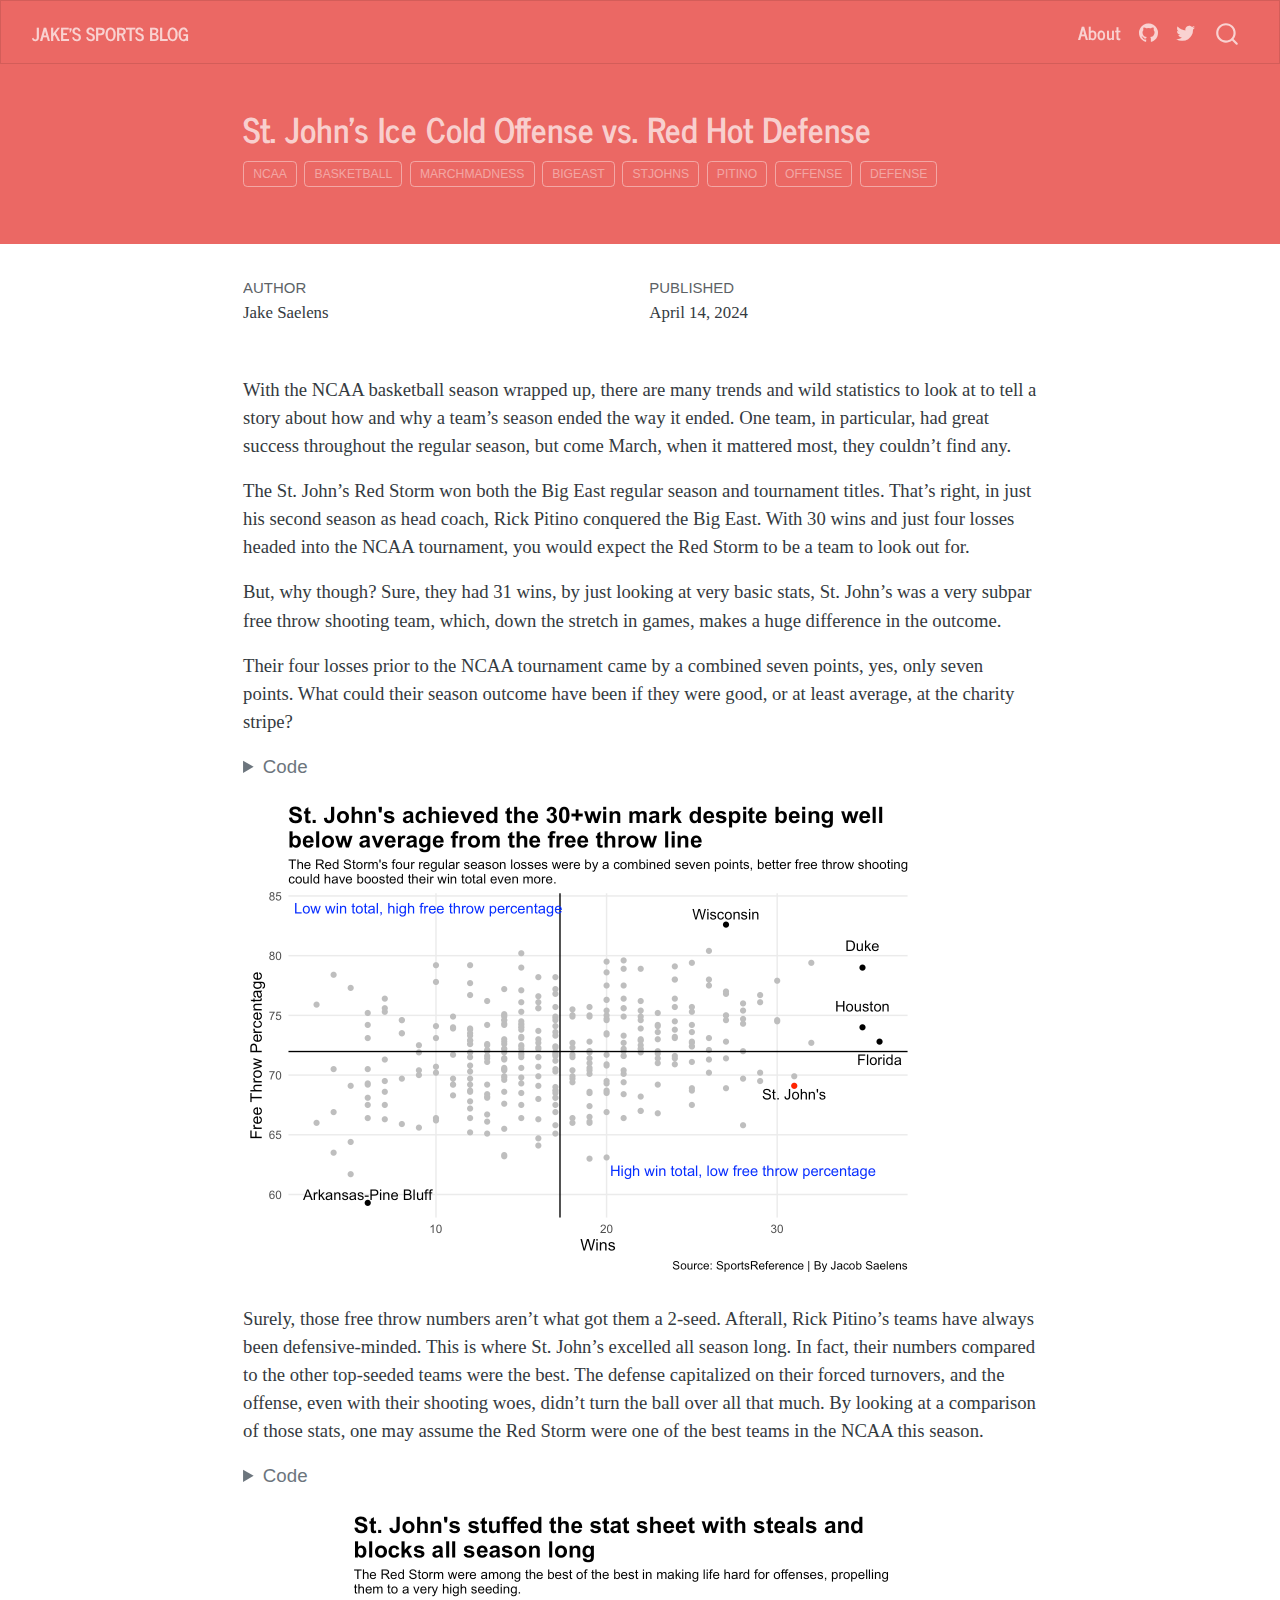
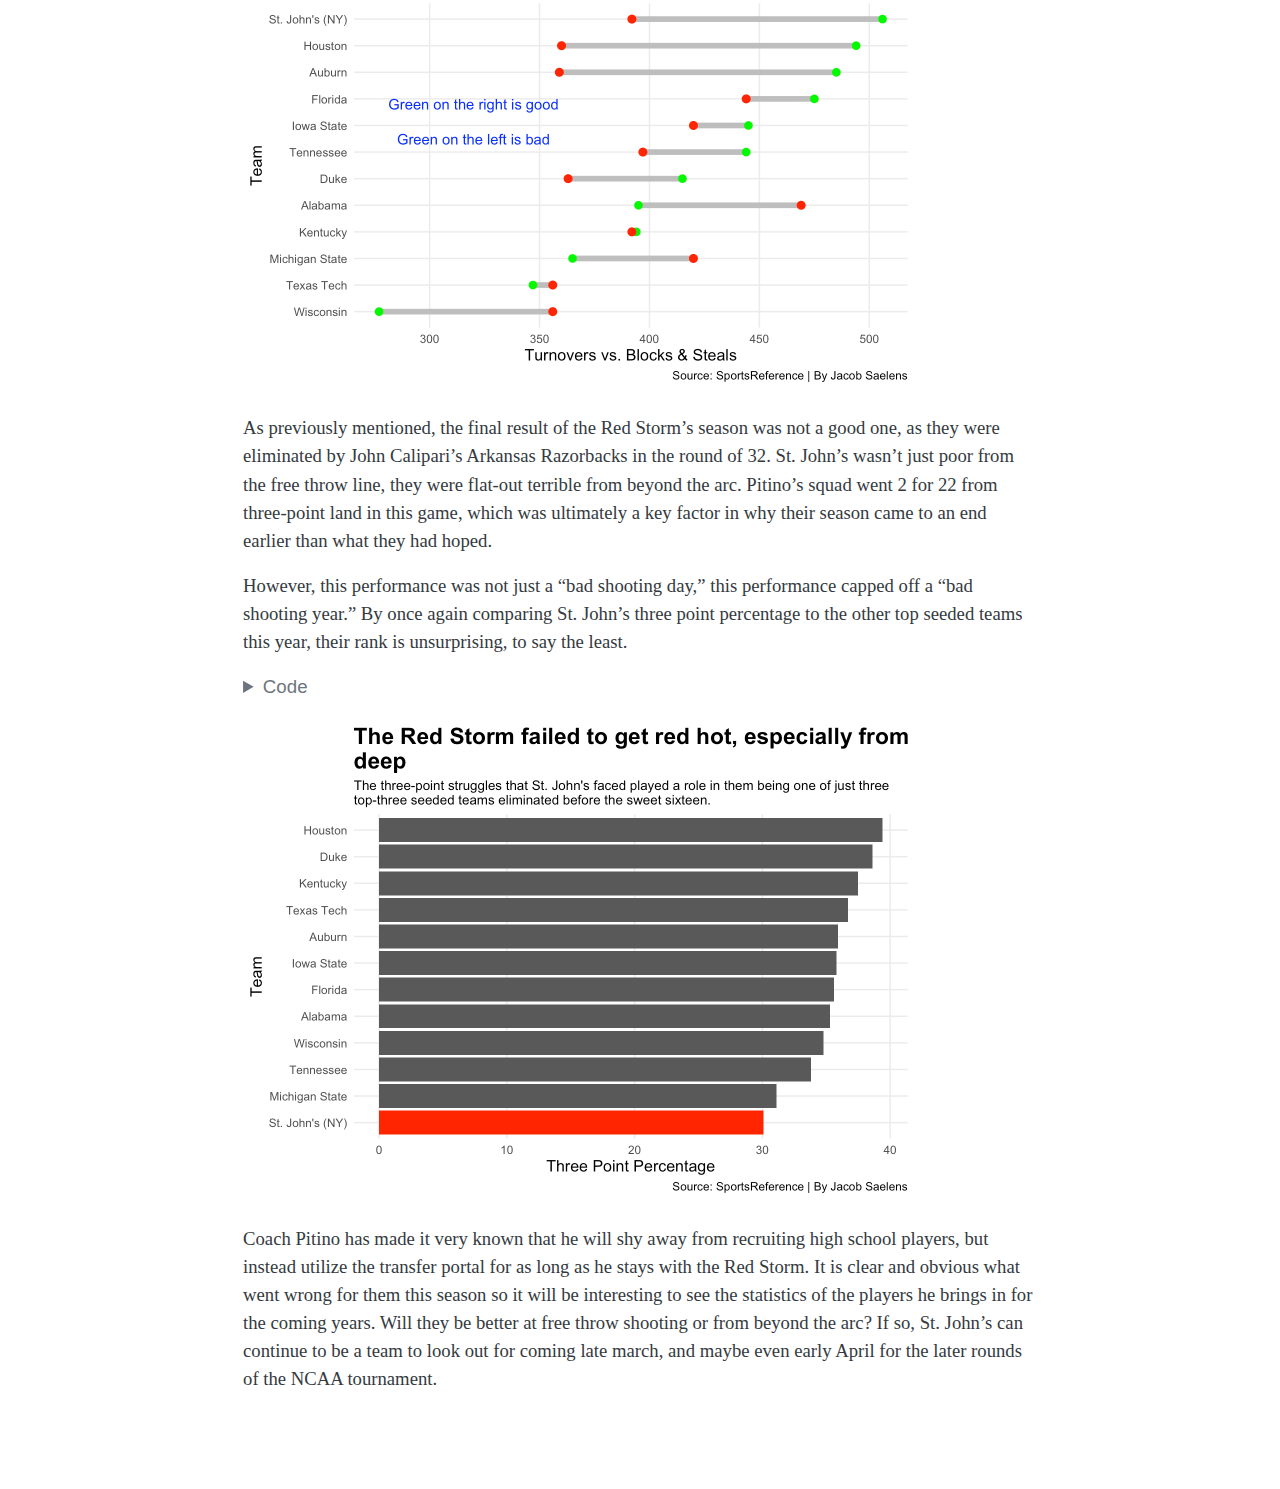
==== commit a1811173: "ok" ====
--- a/posts/st-johns-basketball-offense-defense/index.html
+++ b/posts/st-johns-basketball-offense-defense/index.html
@@ -233,7 +233,7 @@
 <span id="cb1-29"><a href="#cb1-29" aria-hidden="true" tabindex="-1"></a>  <span class="fu">geom_text</span>(<span class="fu">aes</span>(<span class="at">x=</span><span class="dv">31</span>, <span class="at">y=</span><span class="fl">68.40</span>, <span class="at">label=</span><span class="st">"St. John's"</span>), <span class="at">color=</span><span class="st">"black"</span>) <span class="sc">+</span></span>
 <span id="cb1-30"><a href="#cb1-30" aria-hidden="true" tabindex="-1"></a>  <span class="fu">geom_text</span>(<span class="fu">aes</span>(<span class="at">x=</span><span class="dv">6</span>, <span class="at">y=</span><span class="dv">60</span>, <span class="at">label=</span><span class="st">"Arkansas-Pine Bluff"</span>), <span class="at">color=</span><span class="st">"black"</span>) <span class="sc">+</span></span>
 <span id="cb1-31"><a href="#cb1-31" aria-hidden="true" tabindex="-1"></a>  <span class="fu">geom_text</span>(<span class="fu">aes</span>(<span class="at">x=</span><span class="dv">28</span>, <span class="at">y=</span><span class="dv">62</span>, <span class="at">label=</span><span class="st">"High win total, low free throw percentage"</span>), <span class="at">color=</span><span class="st">"blue"</span>) <span class="sc">+</span></span>
-<span id="cb1-32"><a href="#cb1-32" aria-hidden="true" tabindex="-1"></a>  <span class="fu">geom_text</span>(<span class="fu">aes</span>(<span class="at">x=</span><span class="fl">9.3</span>, <span class="at">y=</span><span class="dv">84</span>, <span class="at">label=</span><span class="st">"Low win total, high free throw percentage"</span>), <span class="at">color=</span><span class="st">"blue"</span>) <span class="sc">+</span></span>
+<span id="cb1-32"><a href="#cb1-32" aria-hidden="true" tabindex="-1"></a>  <span class="fu">geom_text</span>(<span class="fu">aes</span>(<span class="at">x=</span><span class="fl">9.55</span>, <span class="at">y=</span><span class="dv">84</span>, <span class="at">label=</span><span class="st">"Low win total, high free throw percentage"</span>), <span class="at">color=</span><span class="st">"blue"</span>) <span class="sc">+</span></span>
 <span id="cb1-33"><a href="#cb1-33" aria-hidden="true" tabindex="-1"></a>  <span class="fu">labs</span>(</span>
 <span id="cb1-34"><a href="#cb1-34" aria-hidden="true" tabindex="-1"></a>    <span class="at">x=</span><span class="st">"Wins"</span>, </span>
 <span id="cb1-35"><a href="#cb1-35" aria-hidden="true" tabindex="-1"></a>    <span class="at">y=</span><span class="st">"Free Throw Percentage"</span>, </span>
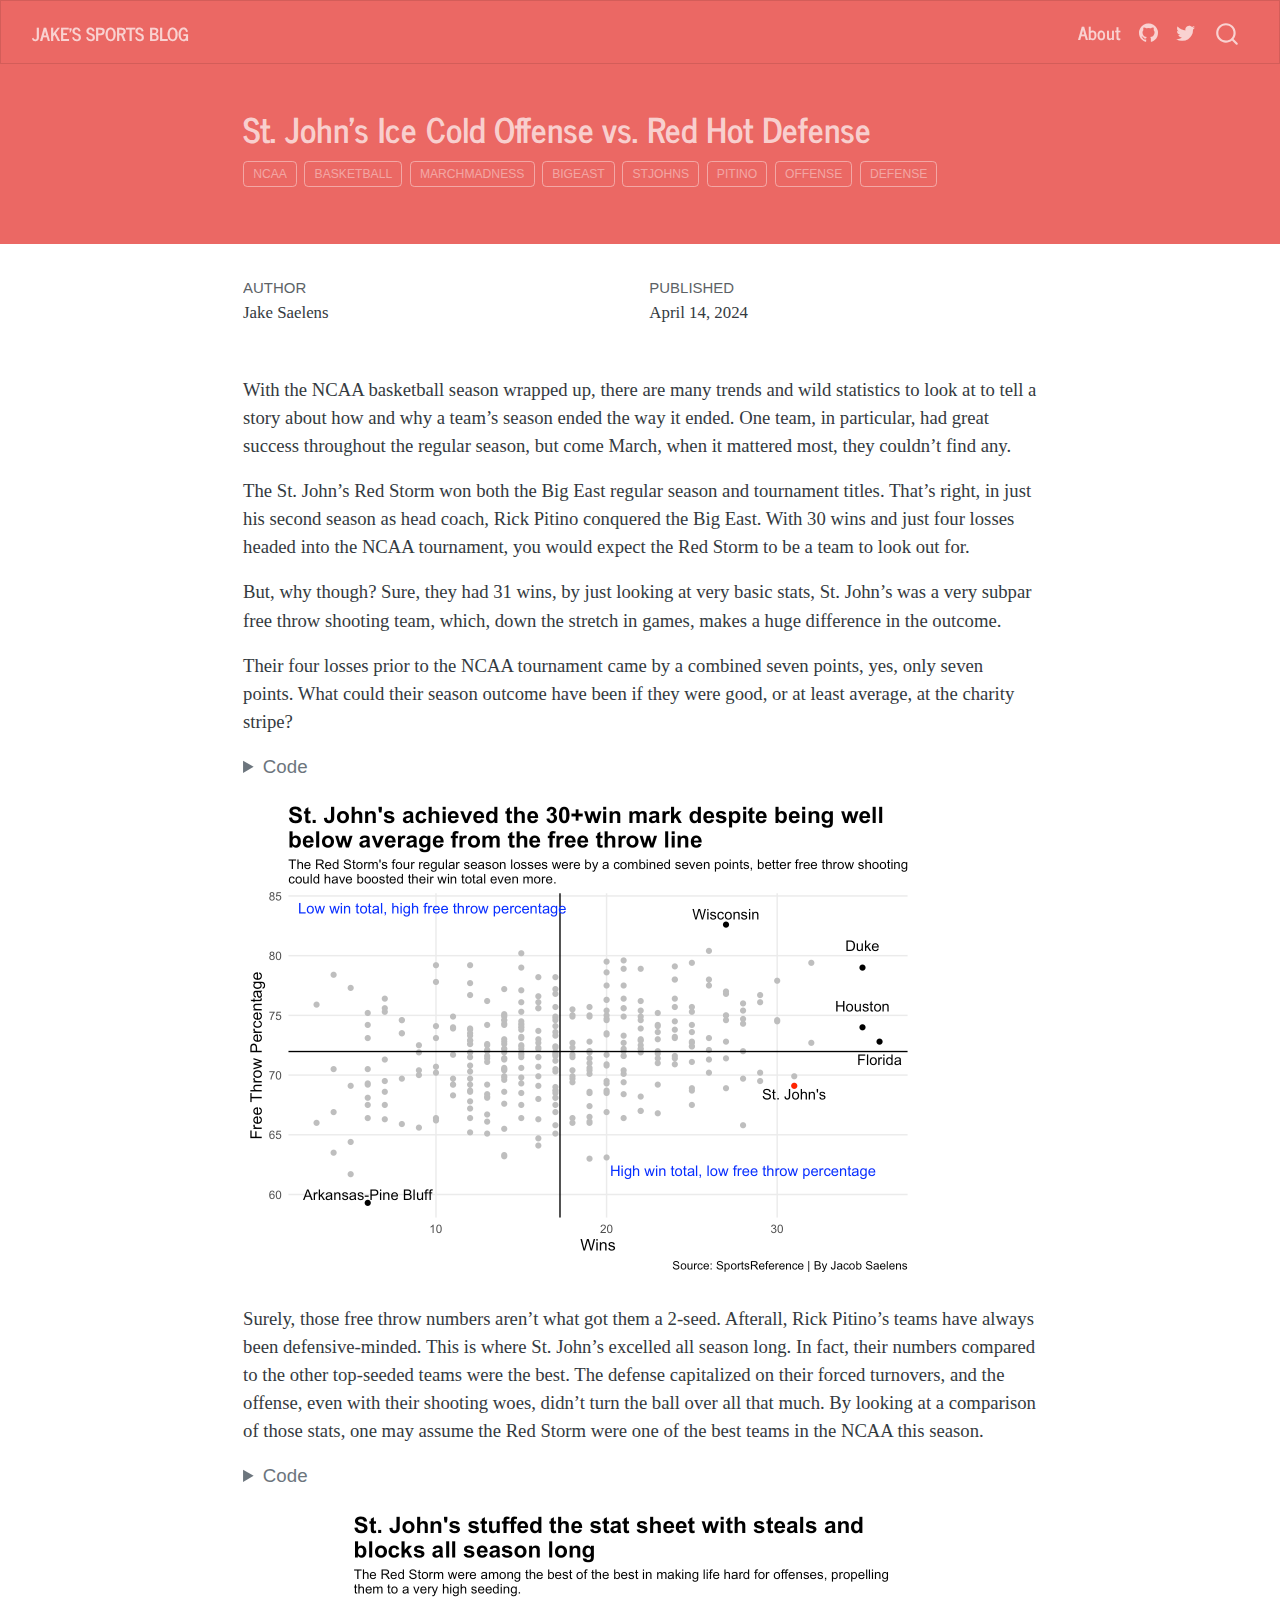
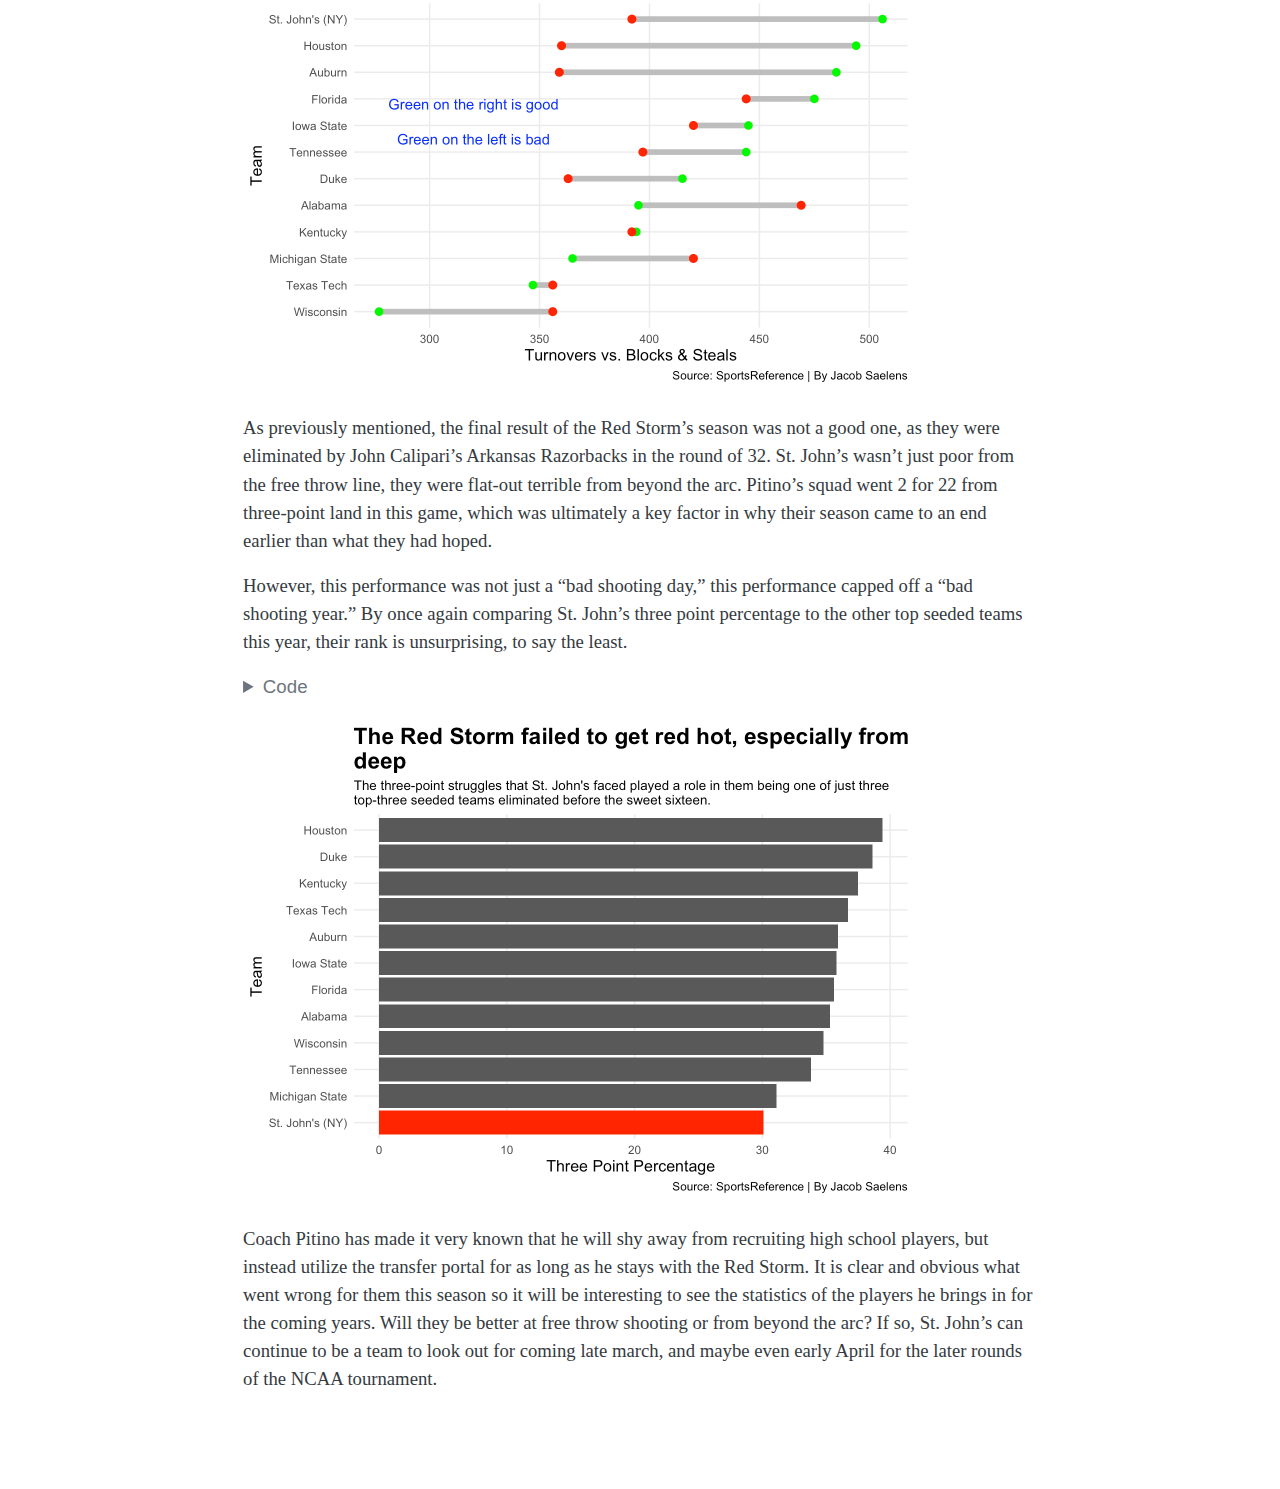
==== commit 378f016a: "hihihi" ====
--- a/posts/st-johns-basketball-offense-defense/index.html
+++ b/posts/st-johns-basketball-offense-defense/index.html
@@ -233,7 +233,7 @@
 <span id="cb1-29"><a href="#cb1-29" aria-hidden="true" tabindex="-1"></a>  <span class="fu">geom_text</span>(<span class="fu">aes</span>(<span class="at">x=</span><span class="dv">31</span>, <span class="at">y=</span><span class="fl">68.40</span>, <span class="at">label=</span><span class="st">"St. John's"</span>), <span class="at">color=</span><span class="st">"black"</span>) <span class="sc">+</span></span>
 <span id="cb1-30"><a href="#cb1-30" aria-hidden="true" tabindex="-1"></a>  <span class="fu">geom_text</span>(<span class="fu">aes</span>(<span class="at">x=</span><span class="dv">6</span>, <span class="at">y=</span><span class="dv">60</span>, <span class="at">label=</span><span class="st">"Arkansas-Pine Bluff"</span>), <span class="at">color=</span><span class="st">"black"</span>) <span class="sc">+</span></span>
 <span id="cb1-31"><a href="#cb1-31" aria-hidden="true" tabindex="-1"></a>  <span class="fu">geom_text</span>(<span class="fu">aes</span>(<span class="at">x=</span><span class="dv">28</span>, <span class="at">y=</span><span class="dv">62</span>, <span class="at">label=</span><span class="st">"High win total, low free throw percentage"</span>), <span class="at">color=</span><span class="st">"blue"</span>) <span class="sc">+</span></span>
-<span id="cb1-32"><a href="#cb1-32" aria-hidden="true" tabindex="-1"></a>  <span class="fu">geom_text</span>(<span class="fu">aes</span>(<span class="at">x=</span><span class="fl">9.55</span>, <span class="at">y=</span><span class="dv">84</span>, <span class="at">label=</span><span class="st">"Low win total, high free throw percentage"</span>), <span class="at">color=</span><span class="st">"blue"</span>) <span class="sc">+</span></span>
+<span id="cb1-32"><a href="#cb1-32" aria-hidden="true" tabindex="-1"></a>  <span class="fu">geom_text</span>(<span class="fu">aes</span>(<span class="at">x=</span><span class="fl">9.55</span>, <span class="at">y=</span><span class="dv">84</span>, <span class="at">label=</span><span class="st">"  Low win total, high free throw percentage"</span>), <span class="at">color=</span><span class="st">"blue"</span>) <span class="sc">+</span></span>
 <span id="cb1-33"><a href="#cb1-33" aria-hidden="true" tabindex="-1"></a>  <span class="fu">labs</span>(</span>
 <span id="cb1-34"><a href="#cb1-34" aria-hidden="true" tabindex="-1"></a>    <span class="at">x=</span><span class="st">"Wins"</span>, </span>
 <span id="cb1-35"><a href="#cb1-35" aria-hidden="true" tabindex="-1"></a>    <span class="at">y=</span><span class="st">"Free Throw Percentage"</span>, </span>
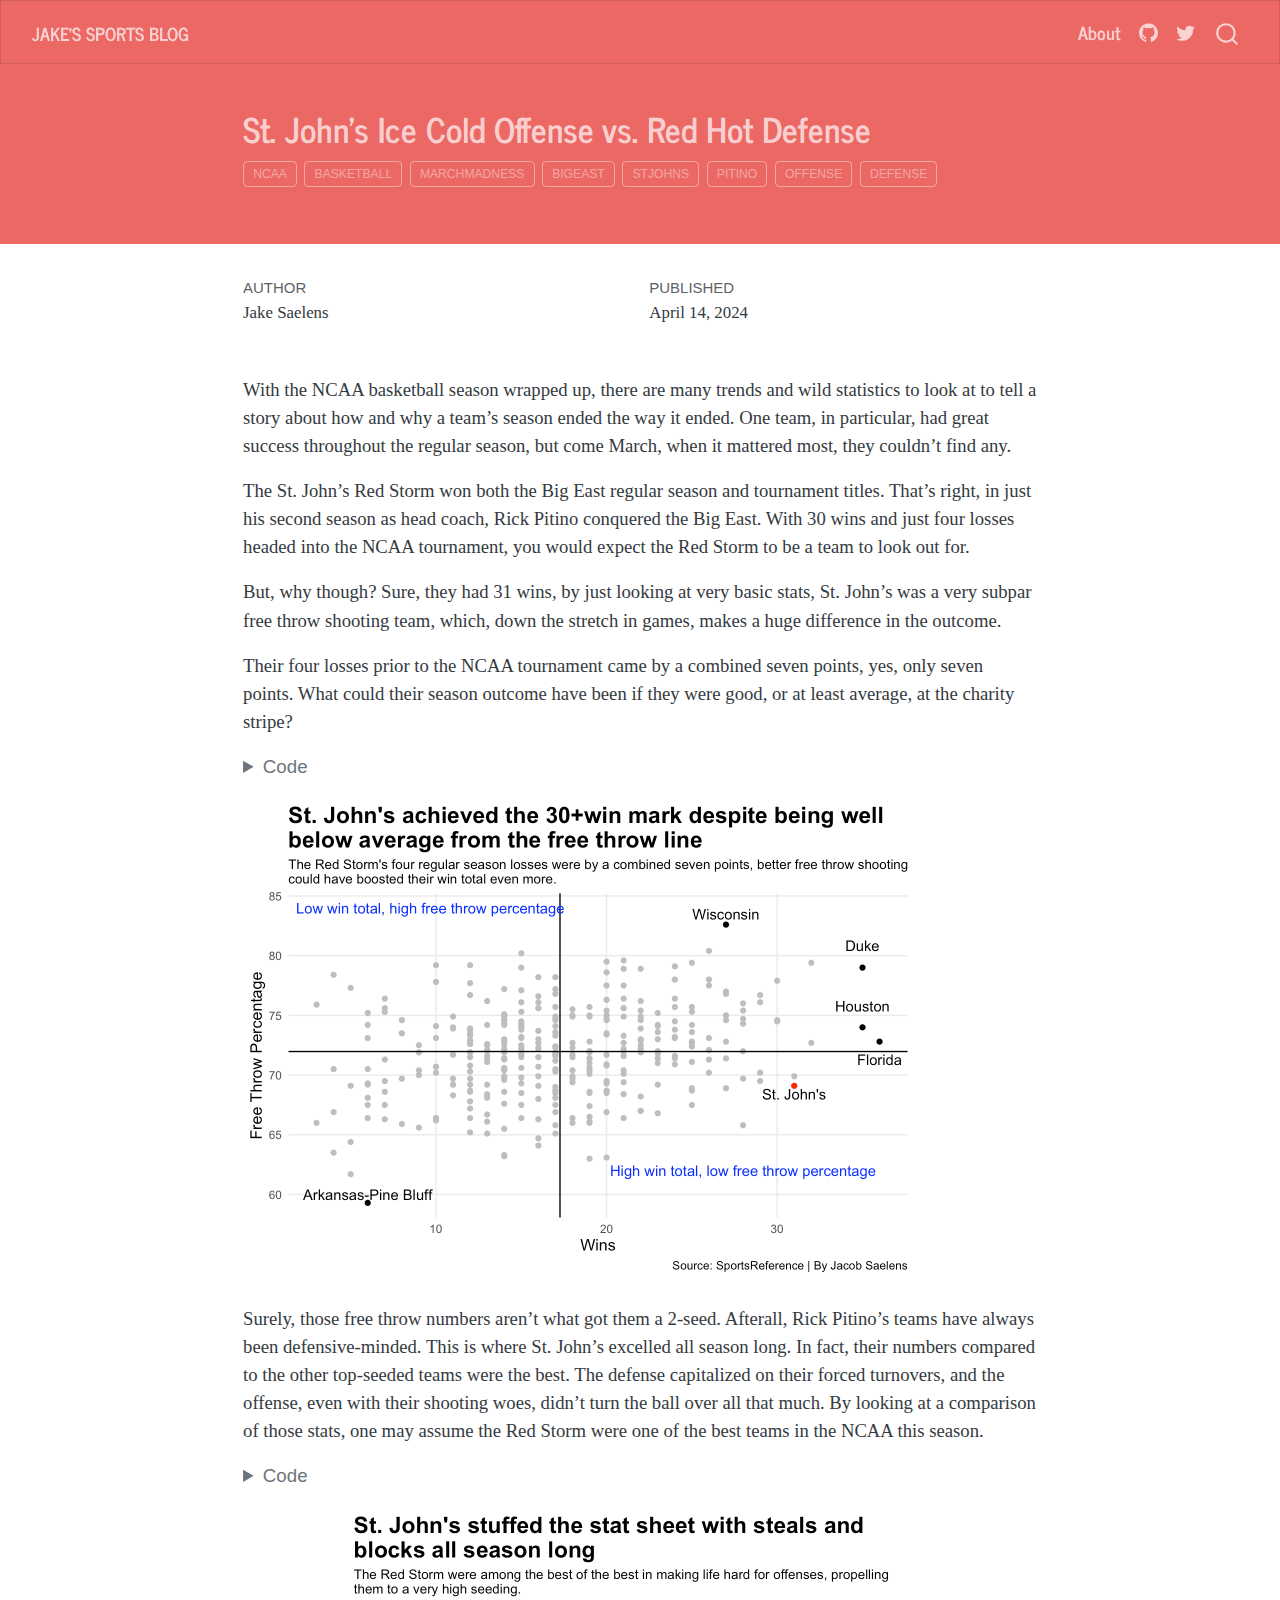
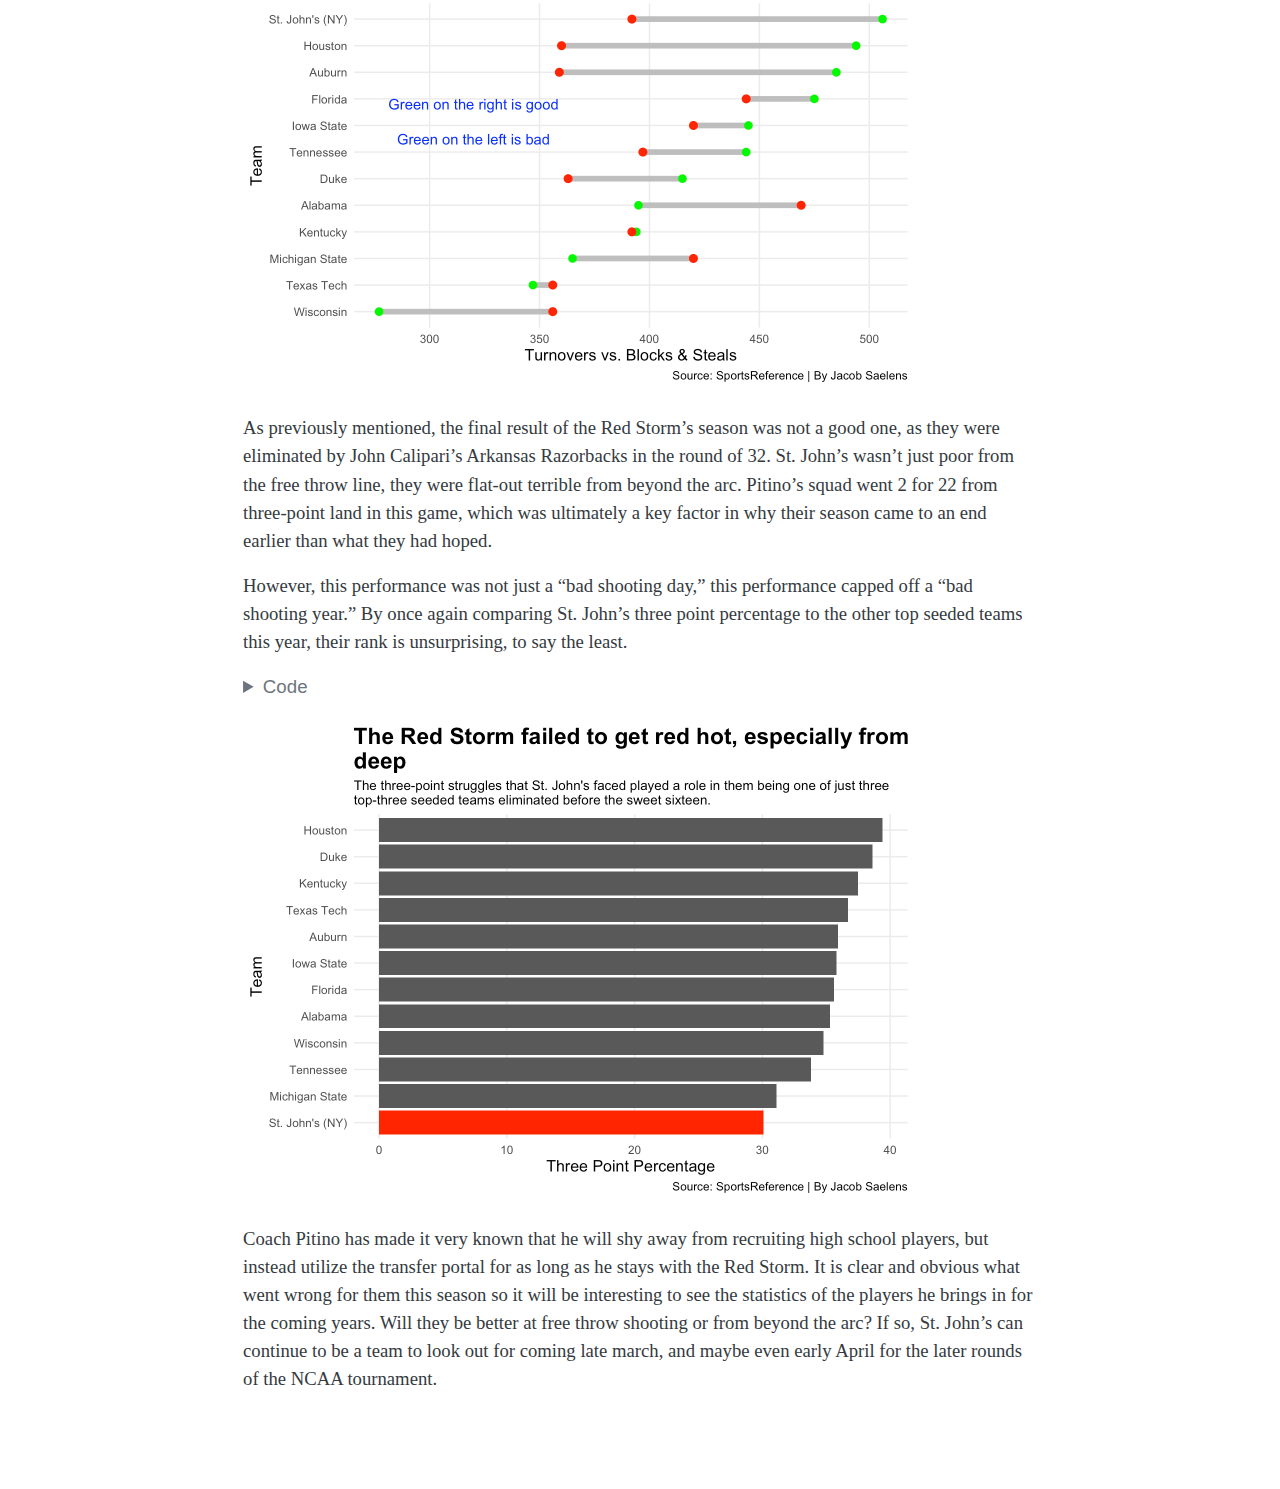
==== commit 24232b5b: "hi" ====
--- a/posts/st-johns-basketball-offense-defense/index.html
+++ b/posts/st-johns-basketball-offense-defense/index.html
@@ -233,7 +233,7 @@
 <span id="cb1-29"><a href="#cb1-29" aria-hidden="true" tabindex="-1"></a>  <span class="fu">geom_text</span>(<span class="fu">aes</span>(<span class="at">x=</span><span class="dv">31</span>, <span class="at">y=</span><span class="fl">68.40</span>, <span class="at">label=</span><span class="st">"St. John's"</span>), <span class="at">color=</span><span class="st">"black"</span>) <span class="sc">+</span></span>
 <span id="cb1-30"><a href="#cb1-30" aria-hidden="true" tabindex="-1"></a>  <span class="fu">geom_text</span>(<span class="fu">aes</span>(<span class="at">x=</span><span class="dv">6</span>, <span class="at">y=</span><span class="dv">60</span>, <span class="at">label=</span><span class="st">"Arkansas-Pine Bluff"</span>), <span class="at">color=</span><span class="st">"black"</span>) <span class="sc">+</span></span>
 <span id="cb1-31"><a href="#cb1-31" aria-hidden="true" tabindex="-1"></a>  <span class="fu">geom_text</span>(<span class="fu">aes</span>(<span class="at">x=</span><span class="dv">28</span>, <span class="at">y=</span><span class="dv">62</span>, <span class="at">label=</span><span class="st">"High win total, low free throw percentage"</span>), <span class="at">color=</span><span class="st">"blue"</span>) <span class="sc">+</span></span>
-<span id="cb1-32"><a href="#cb1-32" aria-hidden="true" tabindex="-1"></a>  <span class="fu">geom_text</span>(<span class="fu">aes</span>(<span class="at">x=</span><span class="fl">9.55</span>, <span class="at">y=</span><span class="dv">84</span>, <span class="at">label=</span><span class="st">"  Low win total, high free throw percentage"</span>), <span class="at">color=</span><span class="st">"blue"</span>) <span class="sc">+</span></span>
+<span id="cb1-32"><a href="#cb1-32" aria-hidden="true" tabindex="-1"></a>  <span class="fu">geom_text</span>(<span class="fu">aes</span>(<span class="at">x=</span><span class="fl">9.55</span>, <span class="at">y=</span><span class="dv">84</span>, <span class="at">label=</span><span class="st">" Low win total, high free throw percentage"</span>), <span class="at">color=</span><span class="st">"blue"</span>) <span class="sc">+</span></span>
 <span id="cb1-33"><a href="#cb1-33" aria-hidden="true" tabindex="-1"></a>  <span class="fu">labs</span>(</span>
 <span id="cb1-34"><a href="#cb1-34" aria-hidden="true" tabindex="-1"></a>    <span class="at">x=</span><span class="st">"Wins"</span>, </span>
 <span id="cb1-35"><a href="#cb1-35" aria-hidden="true" tabindex="-1"></a>    <span class="at">y=</span><span class="st">"Free Throw Percentage"</span>, </span>
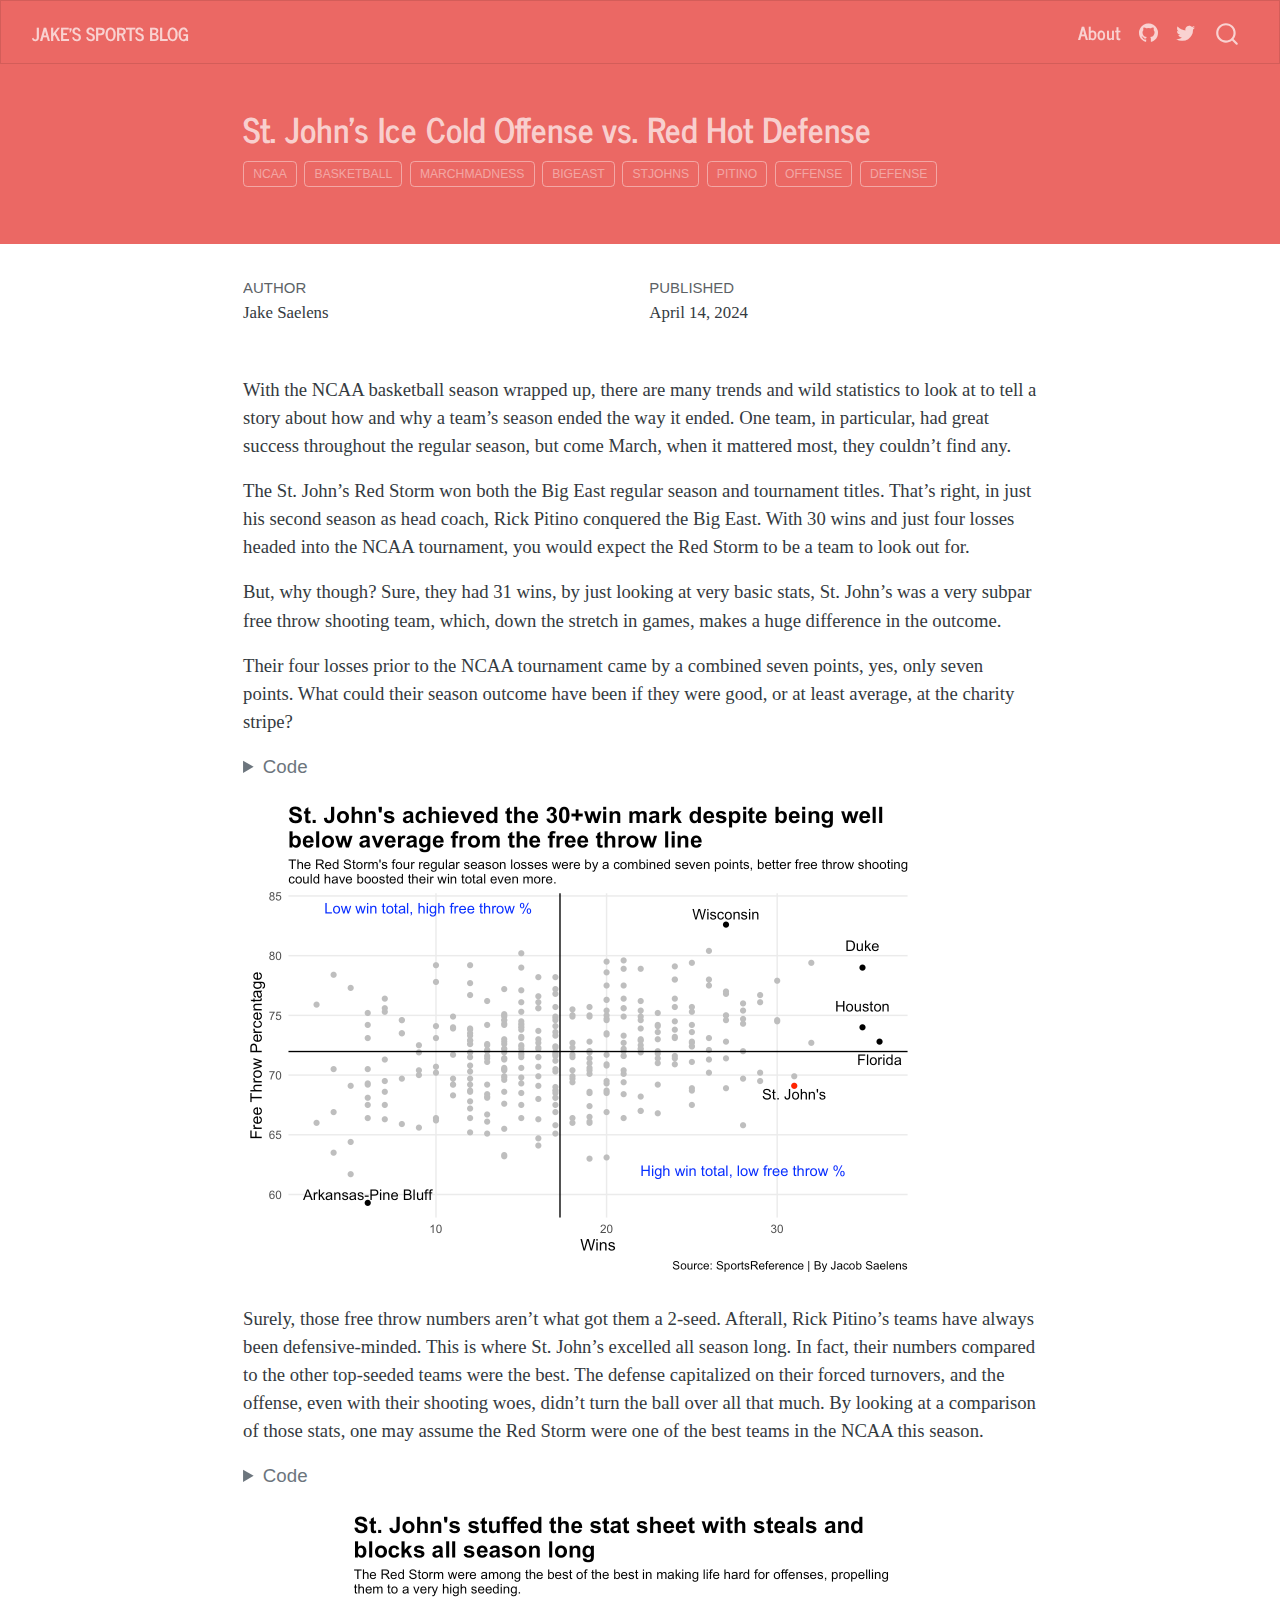
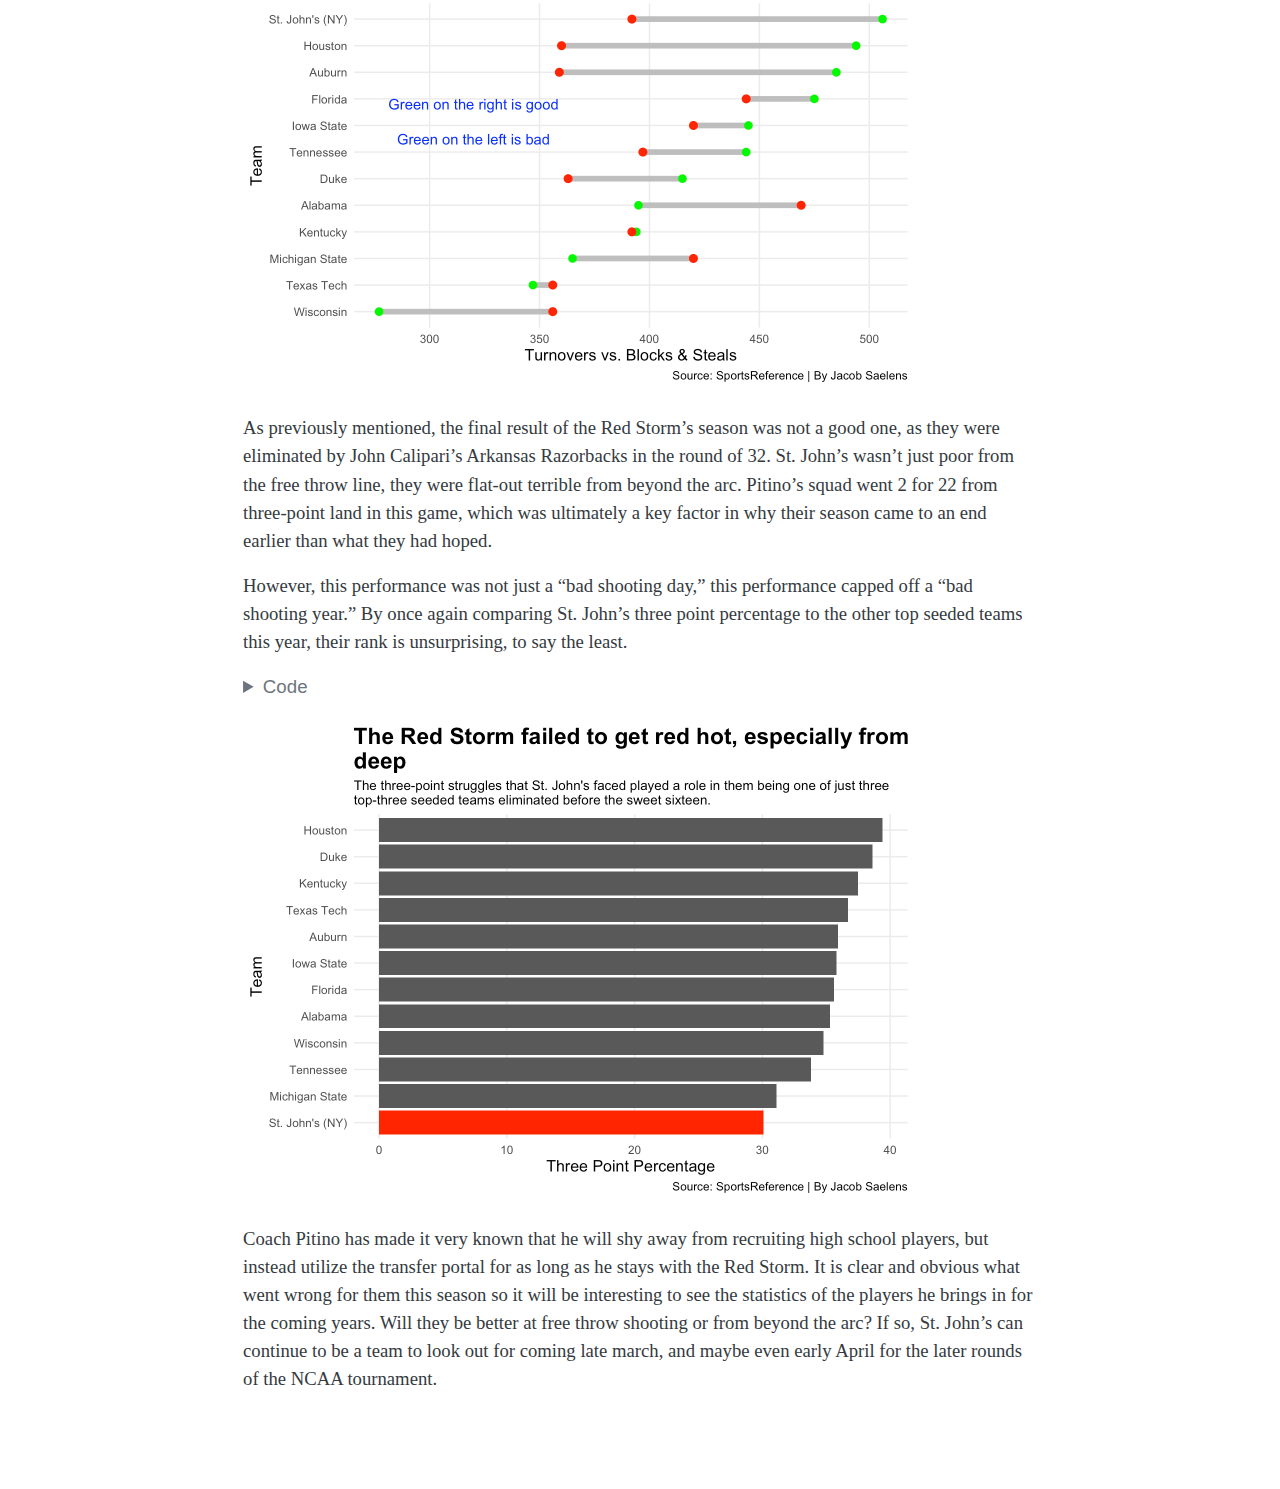
==== commit 81ffc4d9: "%" ====
--- a/posts/st-johns-basketball-offense-defense/index.html
+++ b/posts/st-johns-basketball-offense-defense/index.html
@@ -232,8 +232,8 @@
 <span id="cb1-28"><a href="#cb1-28" aria-hidden="true" tabindex="-1"></a>  <span class="fu">geom_text</span>(<span class="fu">aes</span>(<span class="at">x=</span><span class="dv">35</span>, <span class="at">y=</span><span class="fl">75.77</span>, <span class="at">label=</span><span class="st">"Houston"</span>), <span class="at">color=</span><span class="st">"black"</span>) <span class="sc">+</span></span>
 <span id="cb1-29"><a href="#cb1-29" aria-hidden="true" tabindex="-1"></a>  <span class="fu">geom_text</span>(<span class="fu">aes</span>(<span class="at">x=</span><span class="dv">31</span>, <span class="at">y=</span><span class="fl">68.40</span>, <span class="at">label=</span><span class="st">"St. John's"</span>), <span class="at">color=</span><span class="st">"black"</span>) <span class="sc">+</span></span>
 <span id="cb1-30"><a href="#cb1-30" aria-hidden="true" tabindex="-1"></a>  <span class="fu">geom_text</span>(<span class="fu">aes</span>(<span class="at">x=</span><span class="dv">6</span>, <span class="at">y=</span><span class="dv">60</span>, <span class="at">label=</span><span class="st">"Arkansas-Pine Bluff"</span>), <span class="at">color=</span><span class="st">"black"</span>) <span class="sc">+</span></span>
-<span id="cb1-31"><a href="#cb1-31" aria-hidden="true" tabindex="-1"></a>  <span class="fu">geom_text</span>(<span class="fu">aes</span>(<span class="at">x=</span><span class="dv">28</span>, <span class="at">y=</span><span class="dv">62</span>, <span class="at">label=</span><span class="st">"High win total, low free throw percentage"</span>), <span class="at">color=</span><span class="st">"blue"</span>) <span class="sc">+</span></span>
-<span id="cb1-32"><a href="#cb1-32" aria-hidden="true" tabindex="-1"></a>  <span class="fu">geom_text</span>(<span class="fu">aes</span>(<span class="at">x=</span><span class="fl">9.55</span>, <span class="at">y=</span><span class="dv">84</span>, <span class="at">label=</span><span class="st">" Low win total, high free throw percentage"</span>), <span class="at">color=</span><span class="st">"blue"</span>) <span class="sc">+</span></span>
+<span id="cb1-31"><a href="#cb1-31" aria-hidden="true" tabindex="-1"></a>  <span class="fu">geom_text</span>(<span class="fu">aes</span>(<span class="at">x=</span><span class="dv">28</span>, <span class="at">y=</span><span class="dv">62</span>, <span class="at">label=</span><span class="st">"High win total, low free throw %"</span>), <span class="at">color=</span><span class="st">"blue"</span>) <span class="sc">+</span></span>
+<span id="cb1-32"><a href="#cb1-32" aria-hidden="true" tabindex="-1"></a>  <span class="fu">geom_text</span>(<span class="fu">aes</span>(<span class="at">x=</span><span class="fl">9.55</span>, <span class="at">y=</span><span class="dv">84</span>, <span class="at">label=</span><span class="st">"Low win total, high free throw %"</span>), <span class="at">color=</span><span class="st">"blue"</span>) <span class="sc">+</span></span>
 <span id="cb1-33"><a href="#cb1-33" aria-hidden="true" tabindex="-1"></a>  <span class="fu">labs</span>(</span>
 <span id="cb1-34"><a href="#cb1-34" aria-hidden="true" tabindex="-1"></a>    <span class="at">x=</span><span class="st">"Wins"</span>, </span>
 <span id="cb1-35"><a href="#cb1-35" aria-hidden="true" tabindex="-1"></a>    <span class="at">y=</span><span class="st">"Free Throw Percentage"</span>, </span>
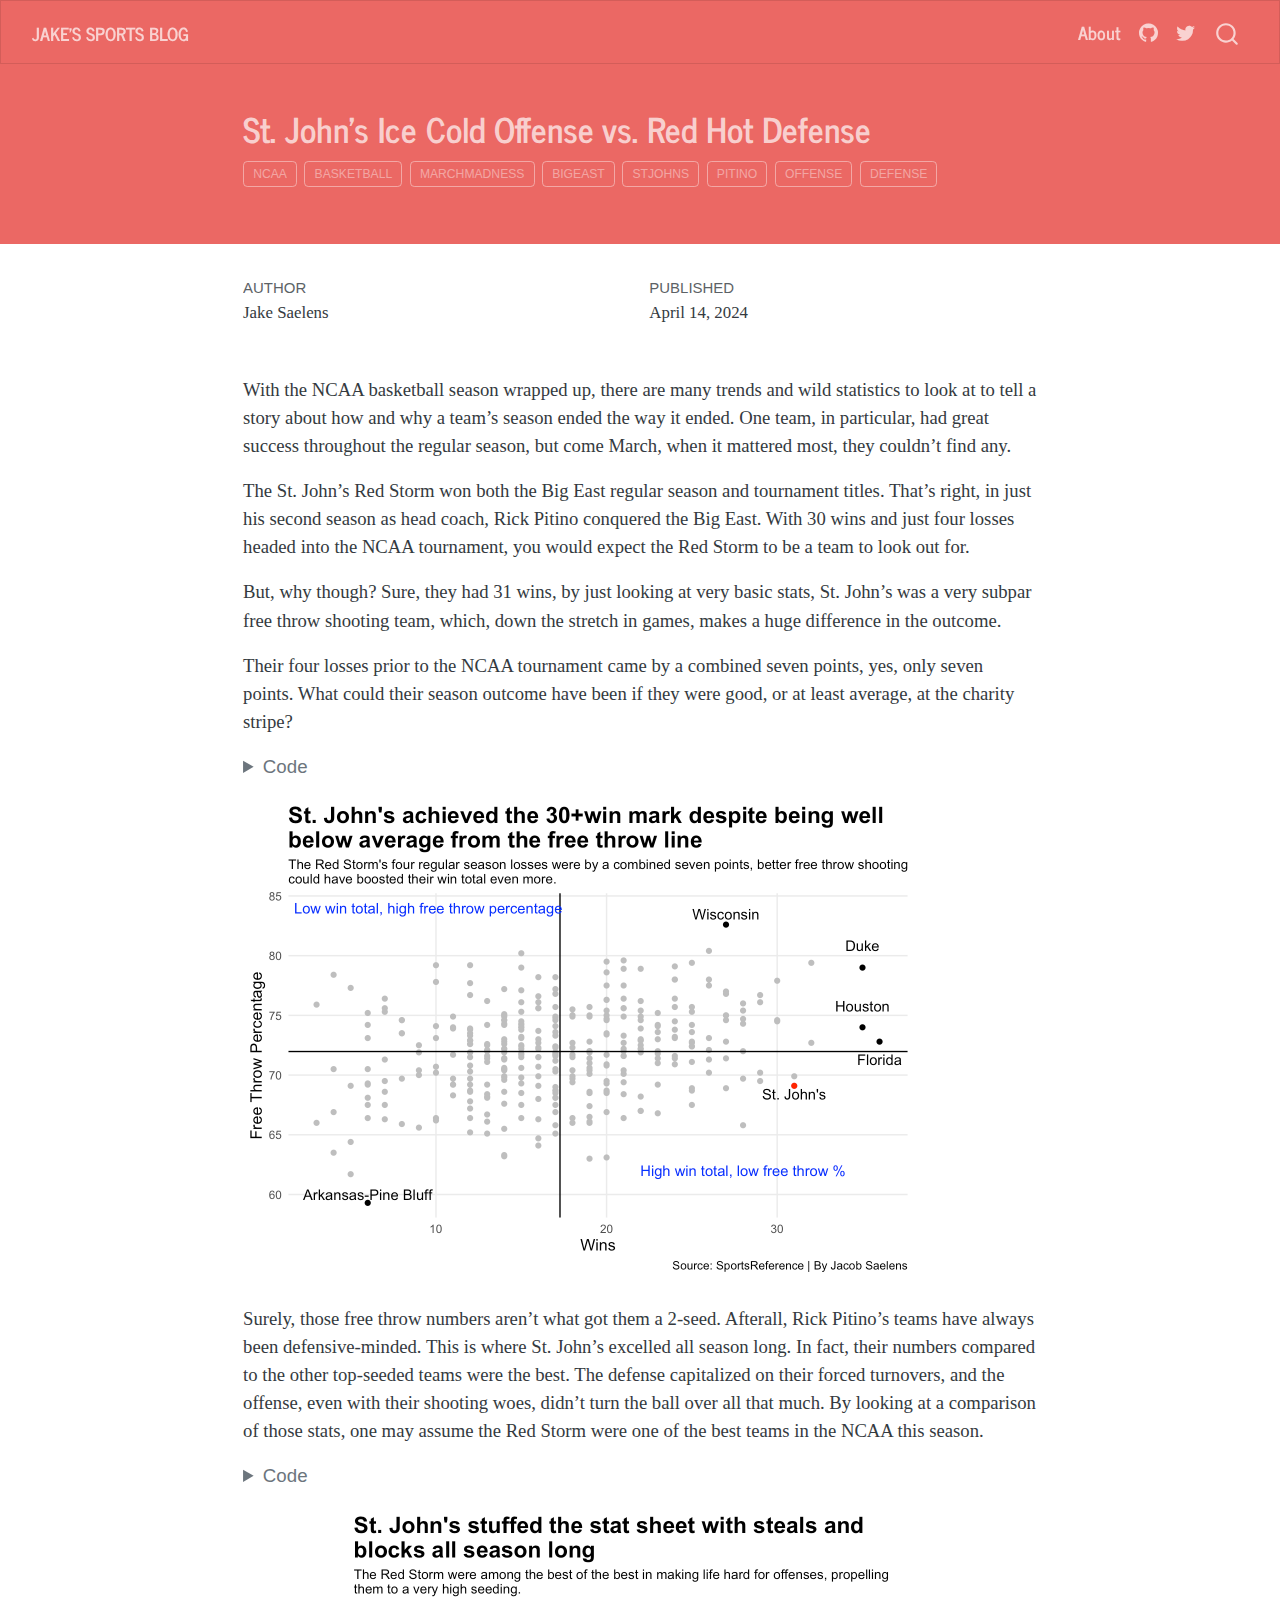
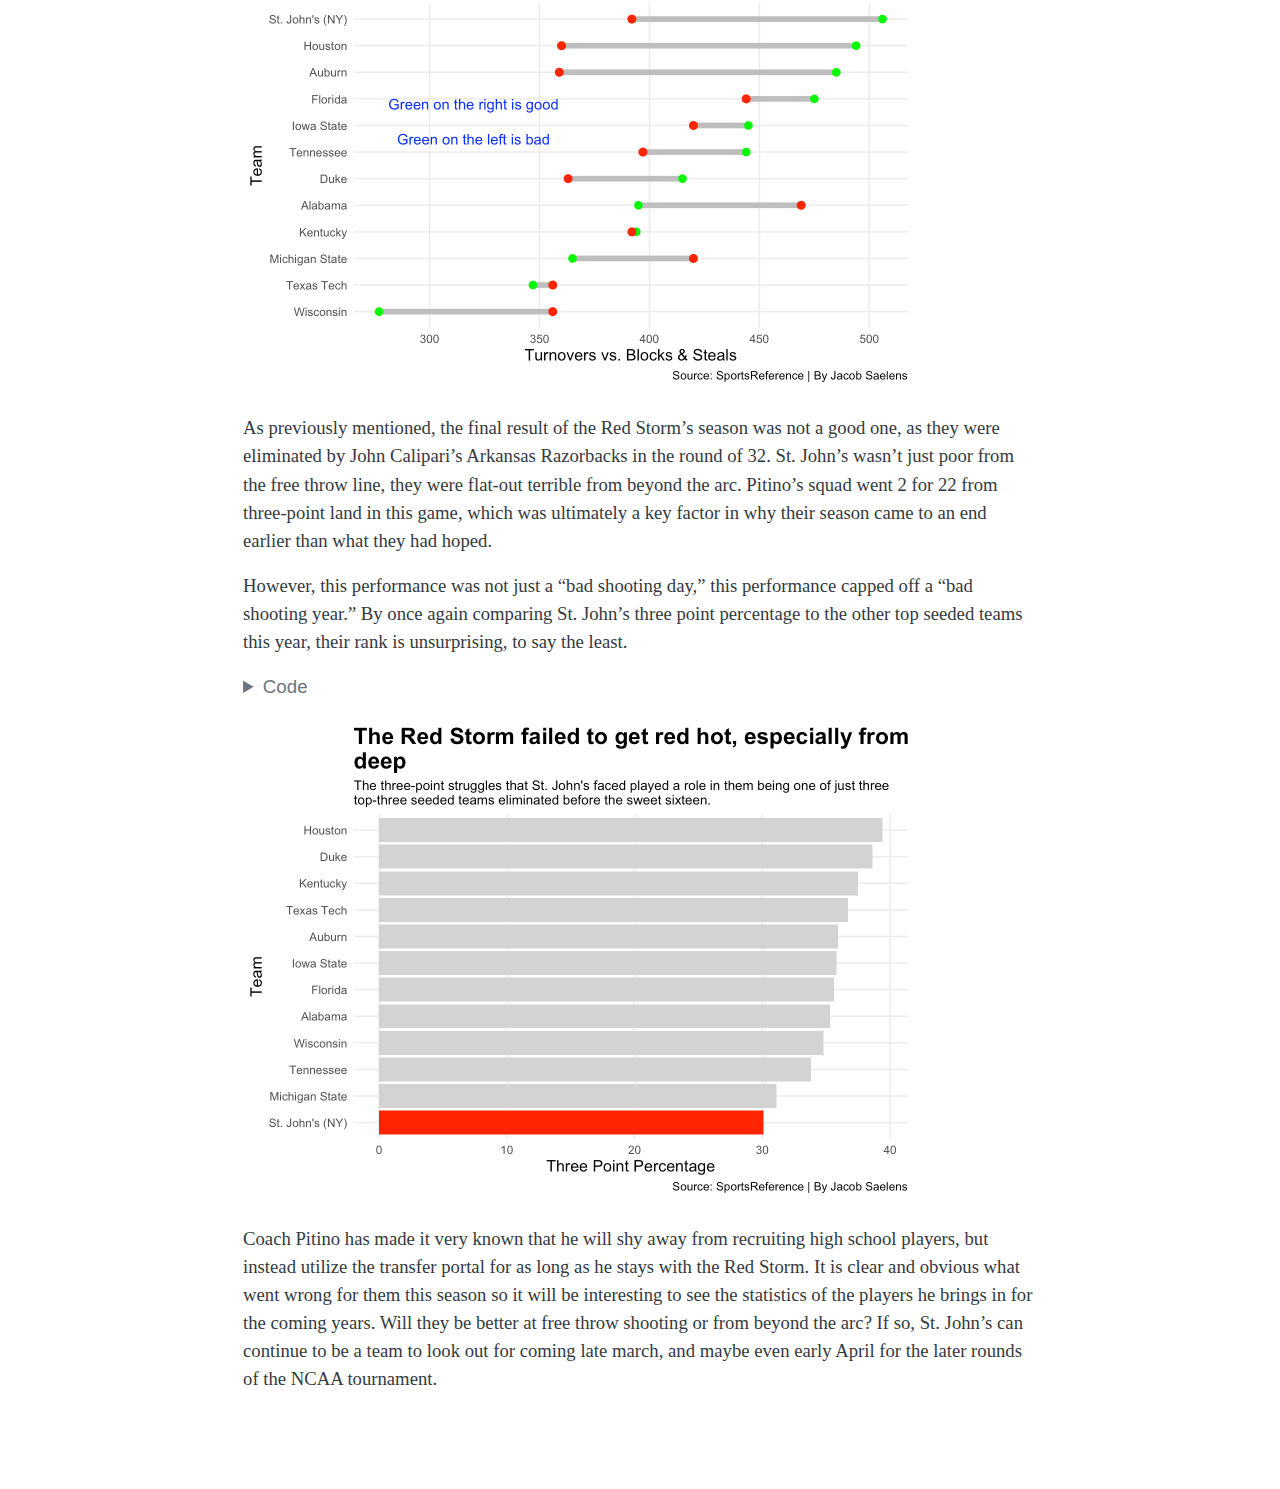
==== commit 54acbf93: "fill" ====
--- a/posts/st-johns-basketball-offense-defense/index.html
+++ b/posts/st-johns-basketball-offense-defense/index.html
@@ -233,7 +233,7 @@
 <span id="cb1-29"><a href="#cb1-29" aria-hidden="true" tabindex="-1"></a>  <span class="fu">geom_text</span>(<span class="fu">aes</span>(<span class="at">x=</span><span class="dv">31</span>, <span class="at">y=</span><span class="fl">68.40</span>, <span class="at">label=</span><span class="st">"St. John's"</span>), <span class="at">color=</span><span class="st">"black"</span>) <span class="sc">+</span></span>
 <span id="cb1-30"><a href="#cb1-30" aria-hidden="true" tabindex="-1"></a>  <span class="fu">geom_text</span>(<span class="fu">aes</span>(<span class="at">x=</span><span class="dv">6</span>, <span class="at">y=</span><span class="dv">60</span>, <span class="at">label=</span><span class="st">"Arkansas-Pine Bluff"</span>), <span class="at">color=</span><span class="st">"black"</span>) <span class="sc">+</span></span>
 <span id="cb1-31"><a href="#cb1-31" aria-hidden="true" tabindex="-1"></a>  <span class="fu">geom_text</span>(<span class="fu">aes</span>(<span class="at">x=</span><span class="dv">28</span>, <span class="at">y=</span><span class="dv">62</span>, <span class="at">label=</span><span class="st">"High win total, low free throw %"</span>), <span class="at">color=</span><span class="st">"blue"</span>) <span class="sc">+</span></span>
-<span id="cb1-32"><a href="#cb1-32" aria-hidden="true" tabindex="-1"></a>  <span class="fu">geom_text</span>(<span class="fu">aes</span>(<span class="at">x=</span><span class="fl">9.55</span>, <span class="at">y=</span><span class="dv">84</span>, <span class="at">label=</span><span class="st">"Low win total, high free throw %"</span>), <span class="at">color=</span><span class="st">"blue"</span>) <span class="sc">+</span></span>
+<span id="cb1-32"><a href="#cb1-32" aria-hidden="true" tabindex="-1"></a>  <span class="fu">geom_text</span>(<span class="fu">aes</span>(<span class="at">x=</span><span class="fl">9.55</span>, <span class="at">y=</span><span class="dv">84</span>, <span class="at">label=</span><span class="st">"Low win total, high free throw percentage"</span>), <span class="at">color=</span><span class="st">"blue"</span>) <span class="sc">+</span></span>
 <span id="cb1-33"><a href="#cb1-33" aria-hidden="true" tabindex="-1"></a>  <span class="fu">labs</span>(</span>
 <span id="cb1-34"><a href="#cb1-34" aria-hidden="true" tabindex="-1"></a>    <span class="at">x=</span><span class="st">"Wins"</span>, </span>
 <span id="cb1-35"><a href="#cb1-35" aria-hidden="true" tabindex="-1"></a>    <span class="at">y=</span><span class="st">"Free Throw Percentage"</span>, </span>
@@ -336,7 +336,7 @@
 <span id="cb3-20"><a href="#cb3-20" aria-hidden="true" tabindex="-1"></a>  )</span>
 <span id="cb3-21"><a href="#cb3-21" aria-hidden="true" tabindex="-1"></a></span>
 <span id="cb3-22"><a href="#cb3-22" aria-hidden="true" tabindex="-1"></a><span class="fu">ggplot</span>() <span class="sc">+</span> </span>
-<span id="cb3-23"><a href="#cb3-23" aria-hidden="true" tabindex="-1"></a>  <span class="fu">geom_bar</span>(<span class="at">data=</span>topseeds, <span class="fu">aes</span>(<span class="at">x=</span><span class="fu">reorder</span>(School, ThreePointPercentage), <span class="at">weight=</span>ThreePointPercentage)) <span class="sc">+</span> </span>
+<span id="cb3-23"><a href="#cb3-23" aria-hidden="true" tabindex="-1"></a>  <span class="fu">geom_bar</span>(<span class="at">data=</span>topseeds, <span class="fu">aes</span>(<span class="at">x=</span><span class="fu">reorder</span>(School, ThreePointPercentage), <span class="at">weight=</span>ThreePointPercentage), <span class="at">fill=</span><span class="st">"lightgrey"</span>) <span class="sc">+</span> </span>
 <span id="cb3-24"><a href="#cb3-24" aria-hidden="true" tabindex="-1"></a>  <span class="fu">geom_bar</span>(<span class="at">data=</span>johnnies, <span class="fu">aes</span>(<span class="at">x=</span><span class="fu">reorder</span>(School, ThreePointPercentage), <span class="at">weight=</span>ThreePointPercentage), <span class="at">fill=</span><span class="st">"red"</span>) <span class="sc">+</span></span>
 <span id="cb3-25"><a href="#cb3-25" aria-hidden="true" tabindex="-1"></a>  <span class="fu">coord_flip</span>() <span class="sc">+</span></span>
 <span id="cb3-26"><a href="#cb3-26" aria-hidden="true" tabindex="-1"></a>  <span class="fu">labs</span>(</span>
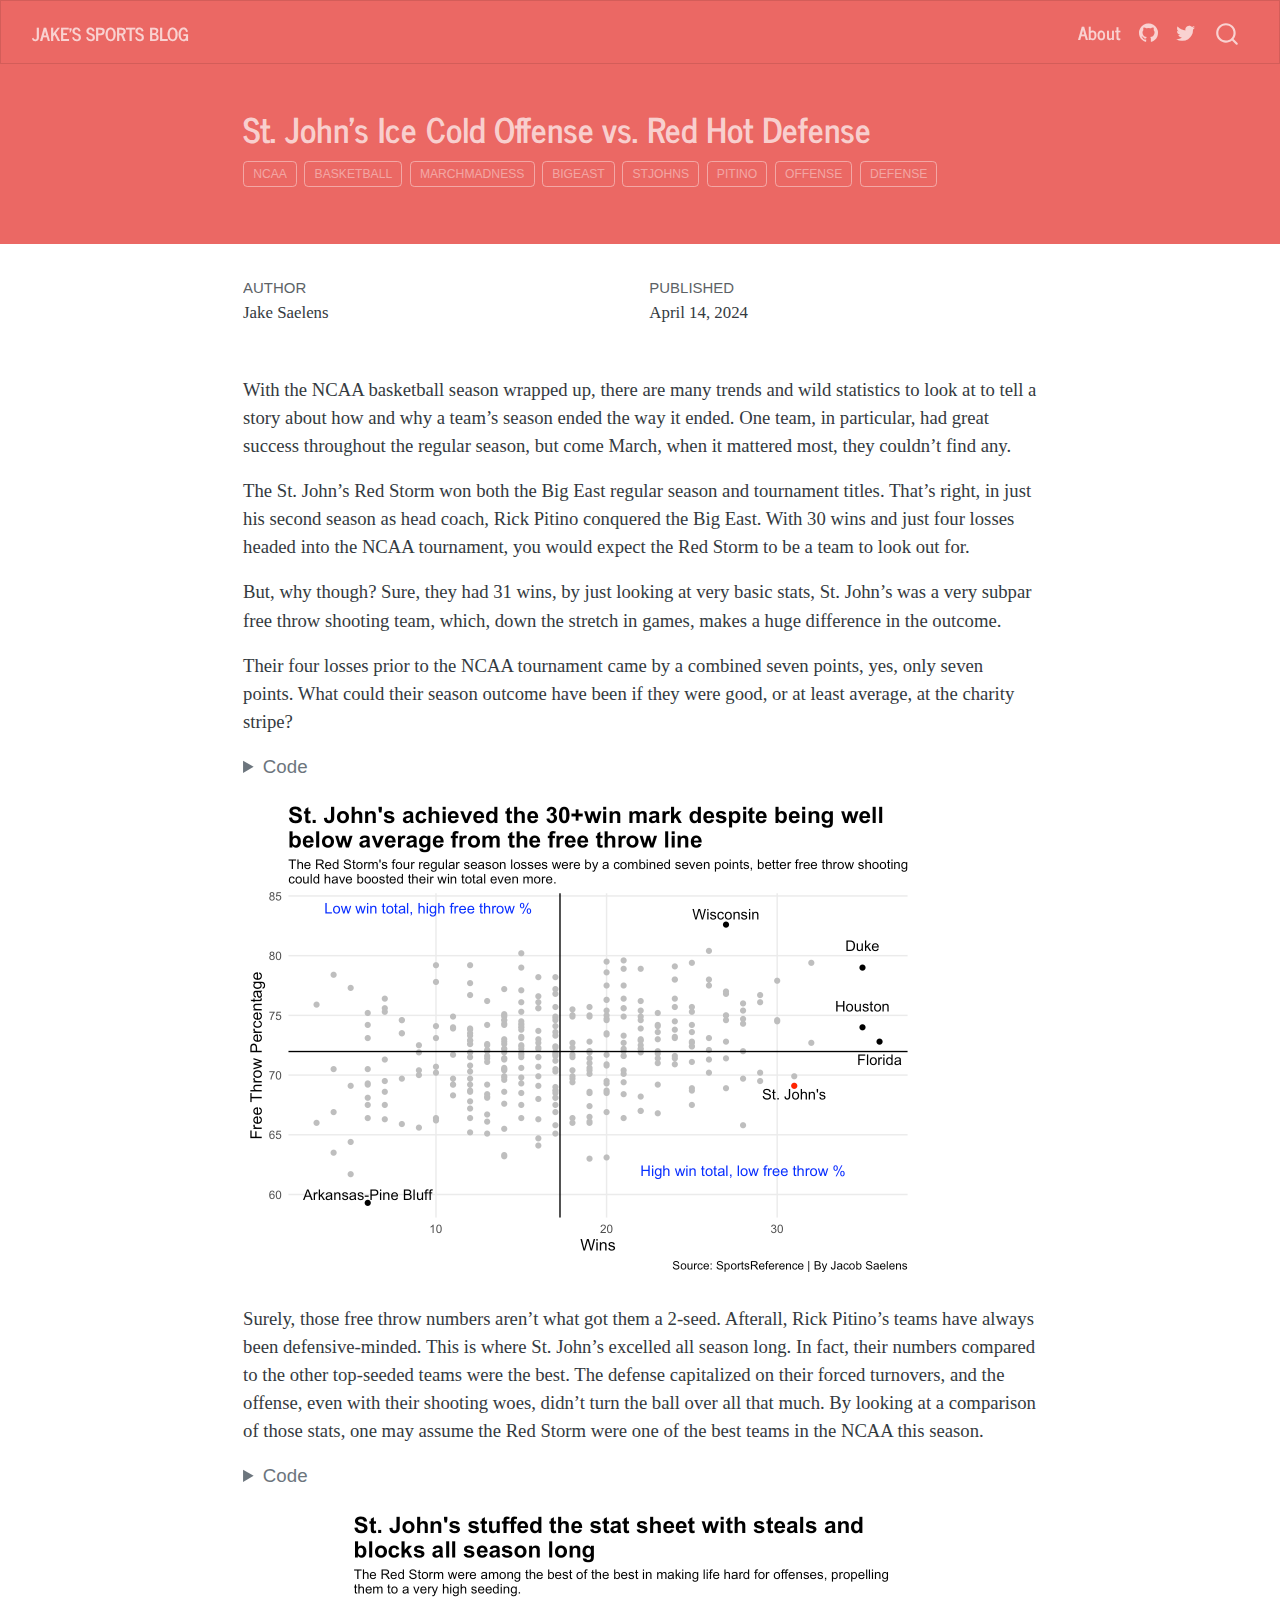
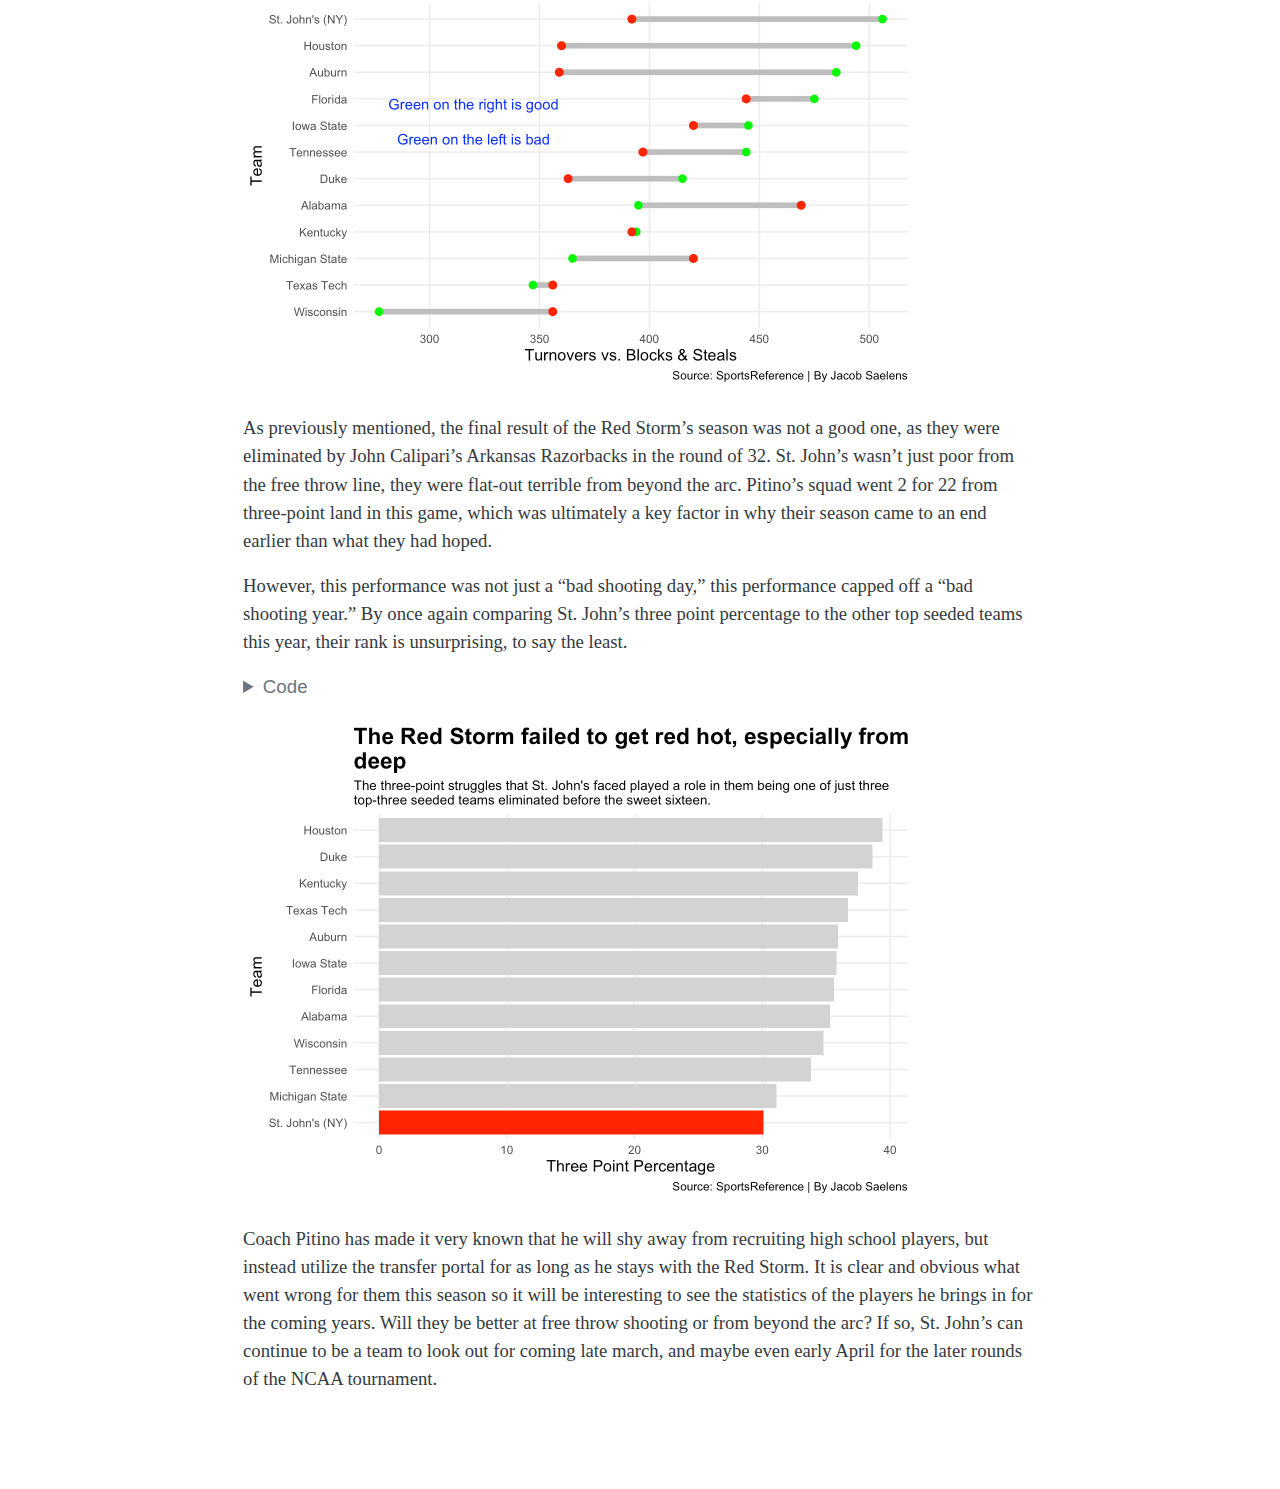
==== commit 7c513fa6: "final edit hopefully" ====
--- a/posts/st-johns-basketball-offense-defense/index.html
+++ b/posts/st-johns-basketball-offense-defense/index.html
@@ -233,7 +233,7 @@
 <span id="cb1-29"><a href="#cb1-29" aria-hidden="true" tabindex="-1"></a>  <span class="fu">geom_text</span>(<span class="fu">aes</span>(<span class="at">x=</span><span class="dv">31</span>, <span class="at">y=</span><span class="fl">68.40</span>, <span class="at">label=</span><span class="st">"St. John's"</span>), <span class="at">color=</span><span class="st">"black"</span>) <span class="sc">+</span></span>
 <span id="cb1-30"><a href="#cb1-30" aria-hidden="true" tabindex="-1"></a>  <span class="fu">geom_text</span>(<span class="fu">aes</span>(<span class="at">x=</span><span class="dv">6</span>, <span class="at">y=</span><span class="dv">60</span>, <span class="at">label=</span><span class="st">"Arkansas-Pine Bluff"</span>), <span class="at">color=</span><span class="st">"black"</span>) <span class="sc">+</span></span>
 <span id="cb1-31"><a href="#cb1-31" aria-hidden="true" tabindex="-1"></a>  <span class="fu">geom_text</span>(<span class="fu">aes</span>(<span class="at">x=</span><span class="dv">28</span>, <span class="at">y=</span><span class="dv">62</span>, <span class="at">label=</span><span class="st">"High win total, low free throw %"</span>), <span class="at">color=</span><span class="st">"blue"</span>) <span class="sc">+</span></span>
-<span id="cb1-32"><a href="#cb1-32" aria-hidden="true" tabindex="-1"></a>  <span class="fu">geom_text</span>(<span class="fu">aes</span>(<span class="at">x=</span><span class="fl">9.55</span>, <span class="at">y=</span><span class="dv">84</span>, <span class="at">label=</span><span class="st">"Low win total, high free throw percentage"</span>), <span class="at">color=</span><span class="st">"blue"</span>) <span class="sc">+</span></span>
+<span id="cb1-32"><a href="#cb1-32" aria-hidden="true" tabindex="-1"></a>  <span class="fu">geom_text</span>(<span class="fu">aes</span>(<span class="at">x=</span><span class="fl">9.55</span>, <span class="at">y=</span><span class="dv">84</span>, <span class="at">label=</span><span class="st">"Low win total, high free throw %"</span>), <span class="at">color=</span><span class="st">"blue"</span>) <span class="sc">+</span></span>
 <span id="cb1-33"><a href="#cb1-33" aria-hidden="true" tabindex="-1"></a>  <span class="fu">labs</span>(</span>
 <span id="cb1-34"><a href="#cb1-34" aria-hidden="true" tabindex="-1"></a>    <span class="at">x=</span><span class="st">"Wins"</span>, </span>
 <span id="cb1-35"><a href="#cb1-35" aria-hidden="true" tabindex="-1"></a>    <span class="at">y=</span><span class="st">"Free Throw Percentage"</span>, </span>
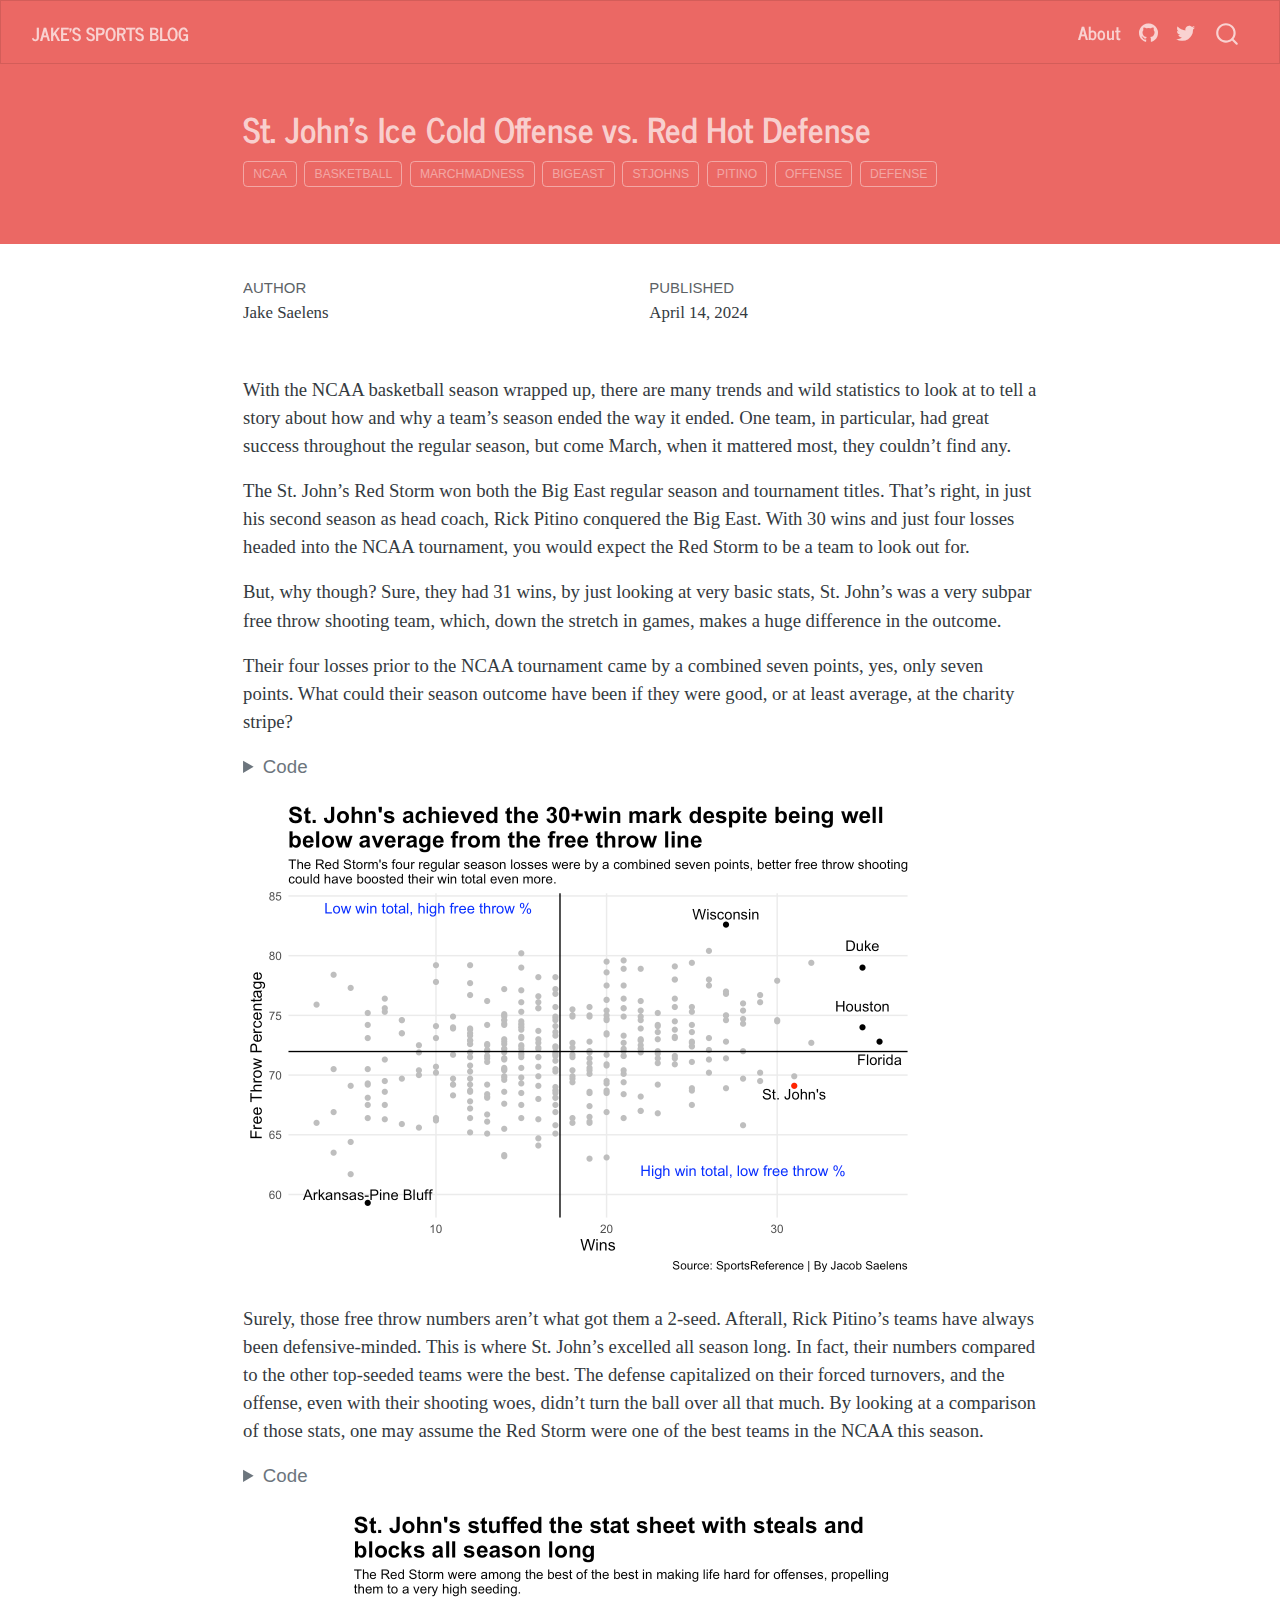
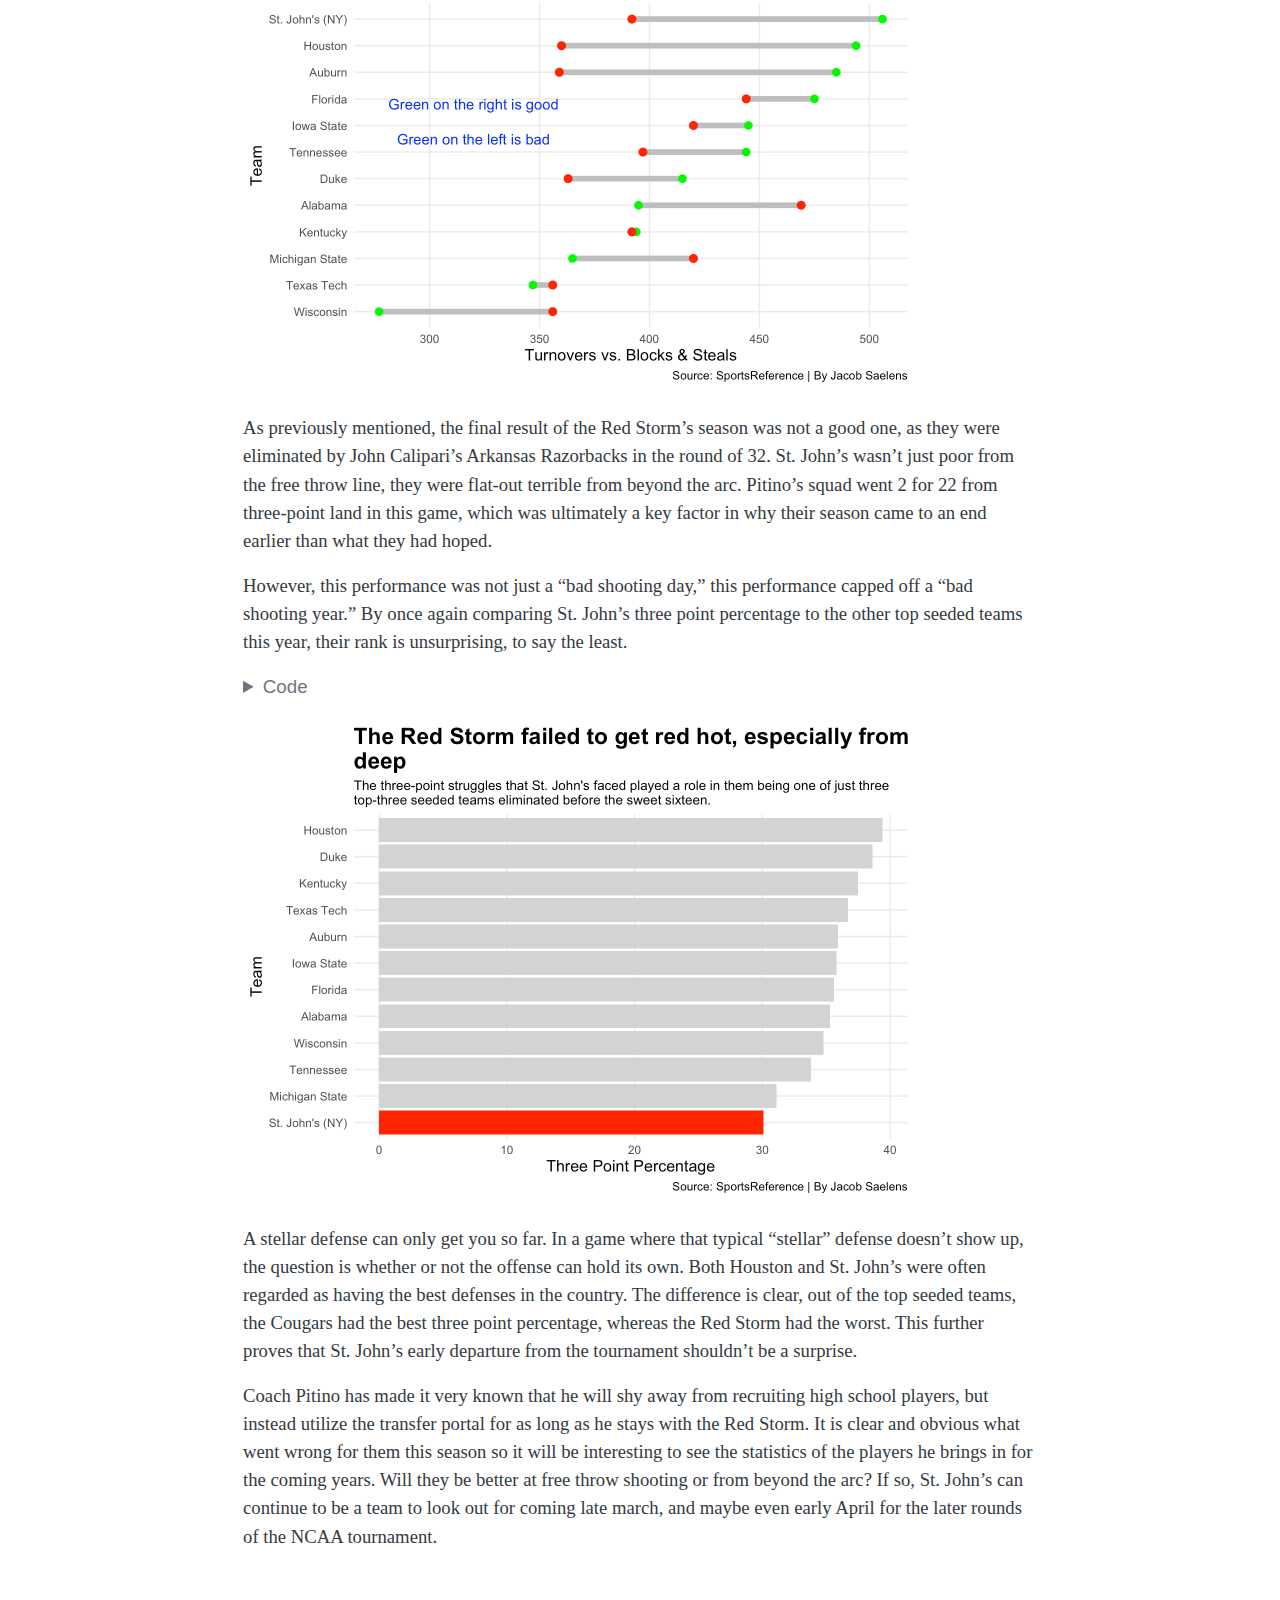
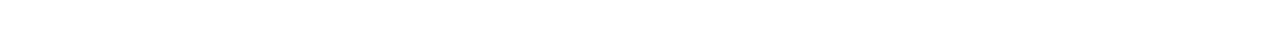
==== commit fe1b7dec: "jk i lied" ====
--- a/posts/st-johns-basketball-offense-defense/index.html
+++ b/posts/st-johns-basketball-offense-defense/index.html
@@ -362,6 +362,7 @@
 </div>
 </div>
 </div>
+<p>A stellar defense can only get you so far. In a game where that typical “stellar” defense doesn’t show up, the question is whether or not the offense can hold its own. Both Houston and St.&nbsp;John’s were often regarded as having the best defenses in the country. The difference is clear, out of the top seeded teams, the Cougars had the best three point percentage, whereas the Red Storm had the worst. This further proves that St.&nbsp;John’s early departure from the tournament shouldn’t be a surprise.</p>
 <p>Coach Pitino has made it very known that he will shy away from recruiting high school players, but instead utilize the transfer portal for as long as he stays with the Red Storm. It is clear and obvious what went wrong for them this season so it will be interesting to see the statistics of the players he brings in for the coming years. Will they be better at free throw shooting or from beyond the arc? If so, St.&nbsp;John’s can continue to be a team to look out for coming late march, and maybe even early April for the later rounds of the NCAA tournament.</p>
 
 
